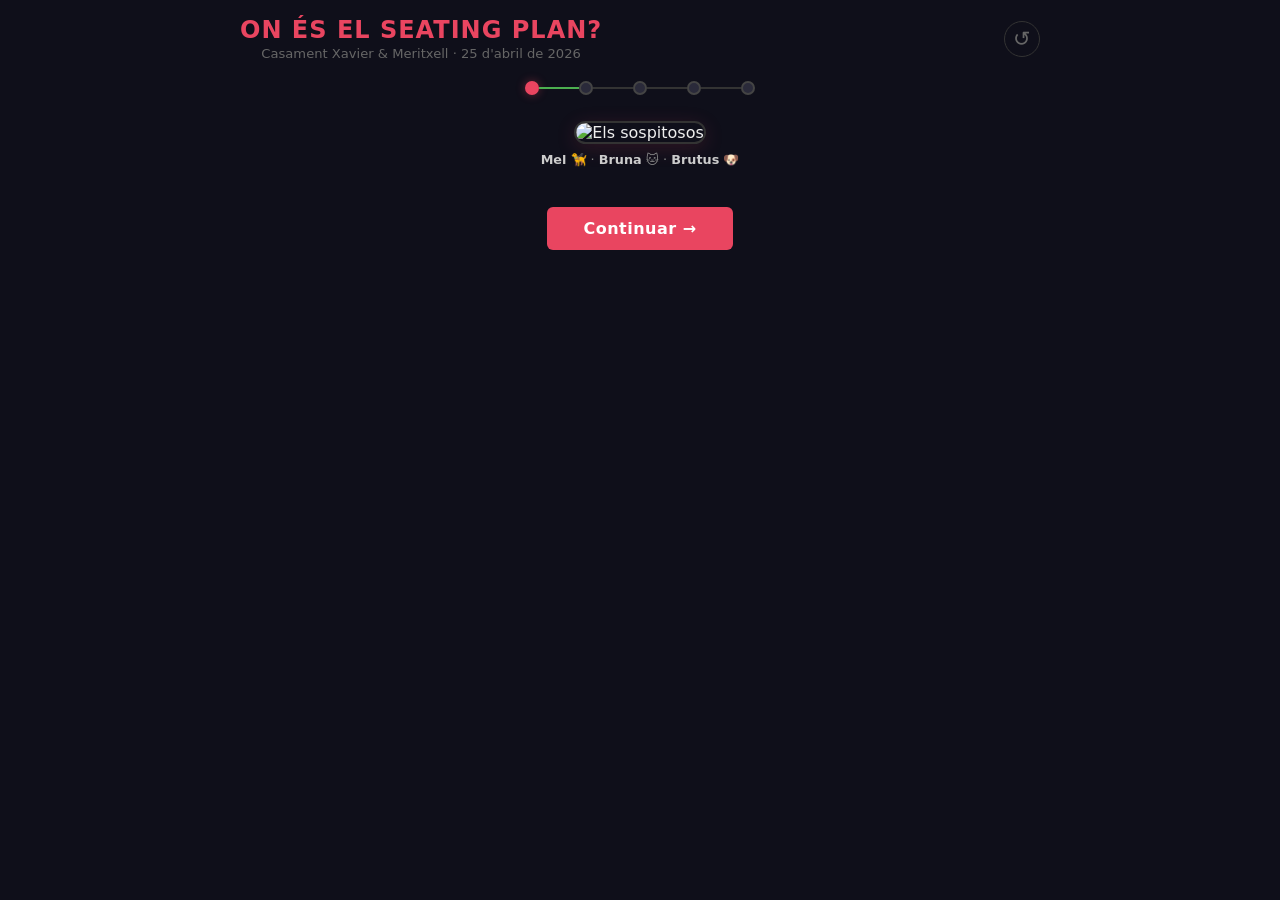
==== index.html @ af9b3062 "Add security camera photos" ====
<!DOCTYPE html>
<html lang="ca">
<head>
<meta charset="UTF-8">
<meta name="viewport" content="width=device-width, initial-scale=1.0, maximum-scale=1.0, user-scalable=no">
<title>On és el seating plan? — Casament Xavier & Meritxell</title>
<link rel="stylesheet" href="crossword-styles.css">
</head>
<body>

<div class="admin-banner">MODE ORGANITZADORS</div>

<!-- Custom Modal -->
<div class="modal-overlay" id="modal-overlay">
  <div class="modal-box">
    <p class="modal-text" id="modal-text"></p>
    <div class="modal-buttons">
      <button class="modal-btn secondary" id="modal-cancel">Encara no</button>
      <button class="modal-btn primary" id="modal-confirm">Endavant!</button>
    </div>
  </div>
</div>

<!-- Top bar: title + reset -->
<div class="top-bar">
  <div>
    <h1>ON ÉS EL SEATING PLAN?</h1>
    <p class="subtitle">Casament Xavier & Meritxell · 25 d'abril de 2026</p>
  </div>
  <button class="btn-reset" onclick="showResetModal()" title="Tornar a començar">↺</button>
</div>

<!-- Progress dots -->
<div class="progress-bar" id="progress-bar">
  <div class="progress-dot active" data-step="0"></div>
  <div class="progress-line"></div>
  <div class="progress-dot" data-step="1"></div>
  <div class="progress-line"></div>
  <div class="progress-dot" data-step="2"></div>
  <div class="progress-line"></div>
  <div class="progress-dot" data-step="3"></div>
  <div class="progress-line"></div>
  <div class="progress-dot" data-step="4"></div>
</div>

<!-- ============================================================ -->
<!-- SECCIÓ 1: ELS LLADRES                                         -->
<!-- ============================================================ -->
<section class="game-section" id="step-0">
  <div class="mascots">
    <!-- Placeholder: substituir per iframe YouTube quan hi hagi vídeo -->
    <!-- <iframe width="100%" height="315" src="https://www.youtube.com/embed/VIDEO_ID" frameborder="0" allowfullscreen></iframe> -->
    <img src="bruna-brutus-mel.png" alt="Els sospitosos" class="mascots-photo">
    <p class="mascots-caption"><b>Mel</b> 🦮 · <b>Bruna</b> 🐱 · <b>Brutus</b> 🐶</p>
  </div>

  <button class="btn-continue" onclick="goToStep(1)">Continuar →</button>
</section>

<!-- Admin separator -->
<hr class="admin-separator admin-only">

<!-- ============================================================ -->
<!-- SECCIÓ 2: MOTS ENCREUATS                                      -->
<!-- ============================================================ -->
<section class="game-section" id="step-1">
  <div class="section-header">
    <h2>Resoleu els mots encreuats</h2>
  </div>
  <p class="section-intro">Fixeu-vos bé en tots els detalls.</p>

  <div class="controls admin-only">
    <button class="btn" id="btn-toggle-solution" onclick="toggleSolution()">Veure com a jugador</button>
  </div>

  <div class="grid-wrapper">
    <div class="grid-container" id="crossword-grid"></div>
  </div>

  <div class="legend">
    <div class="legend-item"><div class="legend-swatch green"></div><span>Verd<span class="admin-only" style="display:inline"> (Mel) = 3</span></span></div>
    <div class="legend-item"><div class="legend-swatch blue"></div><span>Blau<span class="admin-only" style="display:inline"> (Bruna) = 9</span></span></div>
    <div class="legend-item"><div class="legend-swatch red"></div><span>Vermell<span class="admin-only" style="display:inline"> (Brutus) = 8</span></span></div>
  </div>

  <div class="clues-section" id="clues-container"></div>

  <button class="btn-continue" onclick="goToStep(2)">Continuar →</button>
</section>

<!-- Admin separator -->
<hr class="admin-separator admin-only">

<!-- ============================================================ -->
<!-- SECCIÓ 3: CÀMERES DE SEGURETAT                                -->
<!-- ============================================================ -->
<section class="game-section" id="step-2">
  <div class="section-header">
    <h2>Càmeres de seguretat</h2>
  </div>
  <p class="section-intro">Les càmeres del recinte han captat moviment sospitós la nit del 24 d'abril...</p>

  <div class="cameras-grid">
    <!-- UI order SHUFFLED — NO cronològic! -->
    <div class="camera-card">
      <img src="security-cam-0004.jpeg" alt="Càmera de seguretat" class="camera-img">
      <div class="camera-timestamp">24/04/2026 — 23:12</div>
    </div>
    <div class="camera-card">
      <img src="security-cam-0023.jpeg" alt="Càmera de seguretat" class="camera-img">
      <div class="camera-timestamp">24/04/2026 — 22:04</div>
    </div>
    <div class="camera-card">
      <img src="security-cam-0015.jpg" alt="Càmera de seguretat" class="camera-img">
      <div class="camera-timestamp">24/04/2026 — 22:37</div>
    </div>
    <div class="camera-card">
      <img src="security-cam-0019.jpeg" alt="Càmera de seguretat" class="camera-img">
      <div class="camera-timestamp">24/04/2026 — 22:51</div>
    </div>
  </div>

  <p class="admin-only" style="margin-top:12px; font-size:0.82em; color:#888; text-align:center;">
    ⚠️ ADMIN: Nit del 24/04/2026 (vigília del casament). Fotos SENSE ordre cronològic a la UI.<br><br>
    <b>Ordre cronològic → codi:</b><br>
    22:04 → petjades <span style="color:#ef5350">Brutus 🐶 (vermell)</span> = <b>8</b><br>
    22:37 → número <span style="color:#e9a945">5</span> visible a la foto = <b>5</b><br>
    22:51 → petjades <span style="color:#4caf50">Mel 🦮 (verd)</span> = <b>3</b><br>
    23:12 → petjades <span style="color:#42a5f5">Bruna 🐱 (blau)</span> = <b>9</b><br><br>
    <b>Codi final: 8 - 5 - 3 - 9</b><br><br>
    📸 PENDENT: Substituir placeholders per fotos reals amb petjades de cada mascota<br>
    i una foto on es vegi el número 5 (a la paret, terra, porta, etc.)
  </p>

  <button class="btn-continue" onclick="goToStep(3)">Continuar →</button>
</section>

<!-- Admin separator -->
<hr class="admin-separator admin-only">

<!-- ============================================================ -->
<!-- SECCIÓ 4: PISTA FINAL + INPUT CODI                            -->
<!-- ============================================================ -->
<section class="game-section" id="step-3">
  <div class="step-3-content" id="step-3-content">
    <div class="section-header">
      <h2>L'últim pas</h2>
    </div>

    <div class="camera-card camera-card-final">
      <div class="camera-img-placeholder camera-final">🔒📷</div>
      <div class="camera-timestamp">24/04/2026 — 23:55</div>
    </div>

    <div class="code-input-section" id="code-input-section">
      <p class="code-input-label">Introduïu el codi:</p>
      <div class="code-input-boxes">
        <input type="number" class="code-box" id="code-0" min="0" max="9" maxlength="1" inputmode="numeric" pattern="[0-9]*">
        <input type="number" class="code-box" id="code-1" min="0" max="9" maxlength="1" inputmode="numeric" pattern="[0-9]*">
        <input type="number" class="code-box" id="code-2" min="0" max="9" maxlength="1" inputmode="numeric" pattern="[0-9]*">
        <input type="number" class="code-box" id="code-3" min="0" max="9" maxlength="1" inputmode="numeric" pattern="[0-9]*">
      </div>
      <button class="btn-continue" id="btn-check-code" onclick="checkCode()">Obrir 🔓</button>
      <p class="code-attempts" id="code-attempts"></p>
      <p class="code-error" id="code-error"></p>
    </div>
  </div>

  <!-- Lockout screen -->
  <div class="lockout-screen" id="lockout-screen" style="display:none;">
    <div class="lockout-icon">🚨</div>
    <h2 class="lockout-title">Alarma activada!</h2>
    <p class="lockout-text">Heu superat els 3 intents permesos.<br>El sistema de seguretat s'ha activat i ha reiniciat totes les proves.</p>
    <button class="btn-continue" onclick="hardReset()">Tornar a començar</button>
  </div>

  <p class="admin-only" style="margin-top:12px; font-size:0.82em; color:#888; text-align:center;">
    ⚠️ ADMIN: Foto estil càmera de seguretat del lloc on s'amaga l'objecte amb el cadenat de 4 xifres (<b>8-5-3-9</b>).<br>
    📸 PENDENT: Fer la foto del lloc real i substituir el placeholder.
  </p>
</section>

<!-- Admin separator -->
<hr class="admin-separator admin-only">

<!-- ============================================================ -->
<!-- SECCIÓ 5: VICTORIA!                                            -->
<!-- ============================================================ -->
<section class="game-section" id="step-4">
  <div class="victory-screen">
    <div class="victory-icon">🎉</div>
    <h2 class="victory-title">Heu recuperat el seating plan!</h2>
    <p class="victory-subtitle" style="font-size:1.1em;">Aneu cap als nuvis i tots junts, a la de 3, crideu ben fort:</p>
    <div class="secret-word">CUQUIS</div>
    <p class="victory-footer">Gràcies per jugar! ❤️💍</p>
  </div>
</section>

<!-- Admin separator -->
<hr class="admin-separator admin-only">

<!-- ============================================================ -->
<!-- ADMIN-ONLY: Detalls del codi                                  -->
<!-- ============================================================ -->
<div class="org-section admin-only">
  <h3>CODI SECRET (4 XIFRES)</h3>
  <p style="font-size:0.82em; color:#888; margin-bottom:8px;">
    3 xifres surten dels mots encreuats (colors). La 4a xifra (5) es veu directament a una foto de les càmeres.<br>
    L'ordre el determina l'hora de cada càmera (cronològic).
  </p>
  <div class="code-digits">
    <div class="code-digit red">8</div>
    <div class="code-digit mystery">5</div>
    <div class="code-digit green">3</div>
    <div class="code-digit blue">9</div>
  </div>
  <div class="org-detail">
    <b>1a xifra — VERMELL (Brutus, 🐶 5 mesos):</b> caselles vermelles mostren lletres <b>V, U, I, T</b><br>
    &nbsp;&nbsp;Desendreçat: els jugadors veuran les 4 lletres repartides per la graella i han de deduir que formen <b>VUIT = 8</b><br>
    &nbsp;&nbsp;<span style="color:#666">V de LLUVIA · U de TURISTAS · I de MIGUEL · T de ORXATA</span><br><br>

    <b>2a xifra — CÀMERA:</b> El número <b>5</b> es veu directament a la foto de les 22:37.<br>
    &nbsp;&nbsp;Ha de ser visible a la foto: número a la paret, porta, terra, etc.<br><br>

    <b>3a xifra — VERD (Mel, 🦮 11 anys):</b> caselles verdes mostren lletres <b>T, R, E, S</b><br>
    &nbsp;&nbsp;Desendreçat: han de deduir que formen <b>TRES = 3</b><br>
    &nbsp;&nbsp;<span style="color:#666">T de FRAKTAL · R de RECAREDO · E de PAYMENTS · S de MASELLA</span><br><br>

    <b>4a xifra — BLAU (Bruna, 🐱 17 anys):</b> caselles blaves mostren lletres <b>N, O, U</b><br>
    &nbsp;&nbsp;Desendreçat: han de deduir que formen <b>NOU = 9</b><br>
    &nbsp;&nbsp;<span style="color:#666">N de AMAZON∩VALENCIA · O de BARRANQUILLO∩MOJITO · U de CAZUELITA∩GUIX</span>
  </div>
</div>

<div class="org-section admin-only">
  <h3>DISTRIBUCIÓ DE CASELLES DE COLOR</h3>
  <div class="org-detail">
    Cada casella de color pertany a una paraula diferent (cap paraula té 2+ caselles de color).<br>
    Total: 4 verdes + 3 blaves + 4 vermelles = 11 caselles de color entre 23 paraules.<br>
    En mode organitzador les caselles de color es mostren pre-omplertes per facilitar la revisió.
  </div>
</div>

<div class="org-section admin-only">
  <h3>HINTS DE LA GRAELLA</h3>
  <div class="org-detail">
    Dificultat fixada al 70% (30% de lletres visibles, seed 2026, determinístic).<br>
    Regles: màx 2 lletres per paraula (màx 1 si paraula ≤ 5 lletres). Caselles de color mai pre-omplertes.<br>
    Mateixa distribució sempre — no canvia entre càrregues.
  </div>
</div>

<script src="crossword-data.js"></script>
<script src="crossword-render.js"></script>
<script>
  const STORAGE_KEY_STEP = "escaperoom-maxstep";
  const STORAGE_KEY_ATTEMPTS = "escaperoom-attempts";
  const TOTAL_STEPS = 5;
  const SECRET_CODE = [8, 5, 3, 9];
  const MAX_ATTEMPTS = 3;

  // Confirmation messages when advancing sections
  const STEP_CONFIRM_MESSAGES = {
    1: "Ja heu vist el vídeo que us han deixat els sospitosos?",
    2: "Heu acabat els mots encreuats i sabeu què amaguen les caselles de color?",
    3: "Us heu fixat bé en tots els detalls de les càmeres? Ja sabeu què mostren?",
  };

  // Messages shown between failed code attempts
  const FAIL_HINT_MESSAGES = [
    "Codi incorrecte! Segur que heu revisat bé les caselles de color i les càmeres de seguretat?",
    "Codi incorrecte! Últim intent... Potser hauríeu de tornar a repassar les pistes anteriors.",
  ];

  // --- Custom Modal ---
  const modalOverlay = document.getElementById("modal-overlay");
  const modalText = document.getElementById("modal-text");
  const modalConfirm = document.getElementById("modal-confirm");
  const modalCancel = document.getElementById("modal-cancel");

  function showModal(text, confirmLabel, cancelLabel) {
    return new Promise(resolve => {
      modalText.textContent = text;
      modalConfirm.textContent = confirmLabel || "Endavant!";
      modalCancel.textContent = cancelLabel || "Encara no";
      modalCancel.style.display = cancelLabel === null ? "none" : "inline-block";
      modalOverlay.classList.add("visible");

      function cleanup() {
        modalOverlay.classList.remove("visible");
        modalConfirm.removeEventListener("click", onConfirm);
        modalCancel.removeEventListener("click", onCancel);
      }
      function onConfirm() { cleanup(); resolve(true); }
      function onCancel() { cleanup(); resolve(false); }

      modalConfirm.addEventListener("click", onConfirm);
      modalCancel.addEventListener("click", onCancel);
    });
  }

  // Detect admin mode via ?secret=cuqui
  const params = new URLSearchParams(window.location.search);
  const isAdmin = params.get("secret") === "cuquis";
  if (isAdmin) {
    document.body.classList.add("admin-mode");
    try {
      localStorage.removeItem(STORAGE_KEY_STEP);
      localStorage.removeItem(STORAGE_KEY_ATTEMPTS);
    } catch(e) {}
  }

  // --- Navigation ---
  let maxStep = 0;
  let viewStep = 0;
  let attempts = 0;
  try {
    const savedStep = parseInt(localStorage.getItem(STORAGE_KEY_STEP));
    if (!isNaN(savedStep) && savedStep >= 0 && savedStep < TOTAL_STEPS) maxStep = savedStep;
    const savedAttempts = parseInt(localStorage.getItem(STORAGE_KEY_ATTEMPTS));
    if (!isNaN(savedAttempts)) attempts = savedAttempts;
  } catch(e) {}
  viewStep = maxStep;

  function updateUI() {
    if (isAdmin) {
      document.getElementById("progress-bar").style.display = "none";
      for (let i = 0; i < TOTAL_STEPS; i++) {
        const el = document.getElementById(`step-${i}`);
        if (el) el.classList.add("section-active");
      }
      document.querySelectorAll(".btn-continue").forEach(b => b.style.display = "none");
      document.getElementById("code-input-section").style.display = "none";
      document.getElementById("lockout-screen").style.display = "none";
      reRender();
      return;
    }

    for (let i = 0; i < TOTAL_STEPS; i++) {
      const el = document.getElementById(`step-${i}`);
      if (el) el.classList.toggle("section-active", i === viewStep);
    }

    document.querySelectorAll(".progress-dot").forEach(dot => {
      const s = parseInt(dot.dataset.step);
      dot.classList.toggle("active", s === viewStep);
      dot.classList.toggle("done", s <= maxStep && s !== viewStep);
      dot.classList.toggle("clickable", s <= maxStep && s !== viewStep);
    });
    document.querySelectorAll(".progress-line").forEach((line, idx) => {
      line.classList.toggle("done", idx < maxStep + 1);
    });

    if (viewStep === 1) reRender();

    const isLockout = viewStep === 3 && attempts >= MAX_ATTEMPTS;

    document.querySelector(".btn-reset").style.display = isLockout ? "none" : "";
    document.getElementById("progress-bar").style.display = (viewStep === 4 || isLockout) ? "none" : "flex";

    // Show remaining attempts
    const attemptsEl = document.getElementById("code-attempts");
    if (attemptsEl && viewStep === 3 && attempts > 0 && attempts < MAX_ATTEMPTS) {
      const remaining = MAX_ATTEMPTS - attempts;
      attemptsEl.textContent = `Intents restants: ${remaining}`;
      attemptsEl.className = remaining === 1 ? "code-attempts warning" : "code-attempts";
    } else if (attemptsEl) {
      attemptsEl.textContent = "";
    }

    // Show lockout if attempts exhausted
    if (isLockout) {
      document.getElementById("step-3-content").style.display = "none";
      document.getElementById("lockout-screen").style.display = "block";
    }
  }

  async function goToStep(step) {
    if (step < 0 || step >= TOTAL_STEPS) return;

    // Player mode: custom modal before advancing to a NEW step
    if (!isAdmin && step > maxStep && STEP_CONFIRM_MESSAGES[step]) {
      const ok = await showModal(STEP_CONFIRM_MESSAGES[step]);
      if (!ok) return;
    }

    if (step > maxStep) {
      maxStep = step;
      try { localStorage.setItem(STORAGE_KEY_STEP, maxStep); } catch(e) {}
    }
    viewStep = step;
    updateUI();
    window.scrollTo({ top: 0, behavior: "smooth" });
  }

  document.querySelectorAll(".progress-dot").forEach(dot => {
    dot.addEventListener("click", () => {
      if (attempts >= MAX_ATTEMPTS) return;
      const s = parseInt(dot.dataset.step);
      if (s <= maxStep) {
        viewStep = s;
        updateUI();
        window.scrollTo({ top: 0, behavior: "smooth" });
      }
    });
  });

  function hardReset() {
    try {
      localStorage.removeItem(STORAGE_KEY_STEP);
      localStorage.removeItem(STORAGE_KEY_ATTEMPTS);
    } catch(e) {}
    location.reload();
  }

  async function showResetModal() {
    const ok = await showModal("Segur que voleu tornar a començar?", "Sí, reiniciar", "Cancel·lar");
    if (ok) hardReset();
  }

  // --- Code input ---
  const codeBoxes = [0,1,2,3].map(i => document.getElementById(`code-${i}`));

  codeBoxes.forEach((box, idx) => {
    box.addEventListener("input", () => {
      const val = box.value.replace(/[^0-9]/g, "");
      box.value = val.slice(-1);
      if (val && idx < 3) codeBoxes[idx + 1].focus();
    });
    box.addEventListener("keydown", (e) => {
      if (e.key === "Backspace" && !box.value && idx > 0) {
        codeBoxes[idx - 1].focus();
      }
      if (e.key === "Enter") checkCode();
    });
  });

  function checkCode() {
    const entered = codeBoxes.map(b => parseInt(b.value));
    const errorEl = document.getElementById("code-error");

    if (entered.some(isNaN)) {
      errorEl.textContent = "Introduïu les 4 xifres!";
      errorEl.className = "code-error error";
      return;
    }

    if (entered.every((v, i) => v === SECRET_CODE[i])) {
      errorEl.textContent = "";
      attempts = 0;
      try { localStorage.removeItem(STORAGE_KEY_ATTEMPTS); } catch(e) {}
      goToStep(4);
    } else {
      attempts++;
      try { localStorage.setItem(STORAGE_KEY_ATTEMPTS, attempts); } catch(e) {}

      if (attempts >= MAX_ATTEMPTS) {
        updateUI();
      } else {
        const msg = FAIL_HINT_MESSAGES[attempts - 1] || "Codi incorrecte!";
        errorEl.textContent = msg;
        errorEl.className = attempts === MAX_ATTEMPTS - 1 ? "code-error error shake warning" : "code-error error shake";
        setTimeout(() => errorEl.classList.remove("shake"), 500);
        codeBoxes.forEach(b => b.value = "");
        codeBoxes[0].focus();
        updateUI();
      }
    }
  }

  // --- Crossword ---
  let showFull = isAdmin;

  function reRender() {
    renderGrid("crossword-grid", {
      showLetters: showFull,
      showNumbers: true,
      showColorLetters: showFull && isAdmin,
    });
    renderClues("clues-container", showFull && isAdmin);

    const toggleBtn = document.getElementById("btn-toggle-solution");
    if (toggleBtn) {
      toggleBtn.textContent = showFull ? "Veure com a jugador" : "Veure solució";
    }
  }

  function toggleSolution() {
    showFull = !showFull;
    reRender();
  }

  // Fix admin-only inline spans
  if (!isAdmin) {
    document.querySelectorAll('.admin-only[style*="inline"]').forEach(el => {
      el.style.display = "none";
    });
  }

  // Init
  updateUI();
</script>

</body>
</html>
---- crossword-styles.css ----
/* crossword-styles.css — v5 */
* { margin: 0; padding: 0; box-sizing: border-box; }

body {
  font-family: 'Segoe UI', system-ui, -apple-system, sans-serif;
  background: #0f0f1a;
  color: #eee;
  padding: 16px;
  display: flex;
  flex-direction: column;
  align-items: center;
  min-height: 100vh;
}

h1 {
  margin-bottom: 2px;
  font-size: 1.4em;
  color: #e94560;
  text-align: center;
  letter-spacing: 1px;
}
.subtitle {
  font-size: 0.82em;
  color: #666;
  text-align: center;
}

/* ---- TOP BAR ---- */
.top-bar {
  width: 100%;
  max-width: 800px;
  display: flex;
  justify-content: space-between;
  align-items: center;
  margin-bottom: 10px;
}
.btn-reset {
  background: none;
  border: 1px solid #333;
  color: #666;
  font-size: 1.3em;
  width: 36px;
  height: 36px;
  border-radius: 50%;
  cursor: pointer;
  transition: all 0.2s;
  flex-shrink: 0;
}
.btn-reset:hover, .btn-reset:active {
  border-color: #e94560;
  color: #e94560;
}

/* ---- PROGRESS BAR ---- */
.progress-bar {
  display: flex;
  align-items: center;
  gap: 0;
  margin: 10px 0 16px;
}
.progress-dot {
  width: 14px;
  height: 14px;
  border-radius: 50%;
  background: #2a2a3a;
  border: 2px solid #444;
  transition: all 0.3s;
  flex-shrink: 0;
}
.progress-dot.active {
  background: #e94560;
  border-color: #e94560;
  box-shadow: 0 0 10px rgba(233,69,96,0.4);
}
.progress-dot.done {
  background: #4caf50;
  border-color: #4caf50;
}
.progress-dot.clickable {
  cursor: pointer;
}
.progress-dot.clickable:hover {
  box-shadow: 0 0 10px rgba(76,175,80,0.5);
  transform: scale(1.2);
}
.progress-line {
  width: 30px;
  height: 2px;
  background: #333;
  transition: background 0.3s;
}
.progress-line.done {
  background: #4caf50;
}

/* ---- GAME SECTIONS (navigation) ---- */
.game-section {
  display: none;
  width: 100%;
  max-width: 800px;
  flex-direction: column;
  align-items: center;
  animation: fadeIn 0.4s ease-in;
}
.game-section.section-active {
  display: flex;
}
@keyframes fadeIn {
  from { opacity: 0; transform: translateY(15px); }
  to { opacity: 1; transform: translateY(0); }
}

/* ---- CONTINUE BUTTON ---- */
.btn-continue {
  margin-top: 25px;
  padding: 12px 36px;
  background: #e94560;
  border: none;
  color: white;
  border-radius: 6px;
  cursor: pointer;
  font-family: inherit;
  font-size: 1em;
  font-weight: 600;
  letter-spacing: 0.5px;
  transition: background 0.2s, transform 0.1s;
  -webkit-tap-highlight-color: transparent;
}
.btn-continue:hover, .btn-continue:active {
  background: #c73650;
}

/* ---- SECTION HEADER ---- */
.section-header {
  display: flex;
  align-items: center;
  gap: 12px;
  margin-bottom: 10px;
}
.section-header h2 {
  color: #eee;
  font-size: 1.15em;
  letter-spacing: 0.5px;
  text-align: center;
}
.section-intro {
  font-size: 0.85em;
  color: #777;
  text-align: center;
  max-width: 600px;
  margin-bottom: 15px;
  line-height: 1.5;
  padding: 0 10px;
}

/* ---- MASCOTS PHOTO ---- */
.mascots {
  margin: 10px 0 15px;
  text-align: center;
}
.mascots-photo {
  max-width: 340px;
  width: 100%;
  border-radius: 12px;
  border: 2px solid #333;
  box-shadow: 0 4px 20px rgba(233,69,96,0.15);
}
.mascots-caption {
  font-size: 0.8em;
  color: #888;
  margin-top: 8px;
}
.mascots-caption b { color: #ccc; }

/* ---- ADMIN SEPARATOR ---- */
.admin-separator {
  width: 100%;
  max-width: 800px;
  border: none;
  border-top: 2px dashed #333;
  margin: 30px 0;
}

/* ---- SCRAMBLED EXAMPLE ---- */
.scrambled-example {
  color: #e94560;
  font-family: 'Courier New', monospace;
  letter-spacing: 2px;
}

/* Admin banner */
.admin-banner {
  display: none;
  background: #e94560;
  color: #fff;
  padding: 6px 18px;
  border-radius: 4px;
  font-size: 0.8em;
  font-weight: 700;
  letter-spacing: 1px;
  margin-bottom: 12px;
}
body.admin-mode .admin-banner { display: block; }
body.admin-mode .admin-only { display: block; }
body.admin-mode .game-section { display: flex !important; }
body:not(.admin-mode) .admin-only { display: none; }

/* ---- GRID ---- */
.grid-wrapper {
  overflow-x: auto;
  -webkit-overflow-scrolling: touch;
  max-width: 100vw;
  padding: 10px 0;
}
.grid-container {
  display: inline-block;
  border: 2px solid #333;
  background: #0a0a12;
  padding: 1px;
}
.row { display: flex; }
.cell {
  width: 26px;
  height: 26px;
  display: flex;
  align-items: center;
  justify-content: center;
  font-size: 11px;
  font-weight: 700;
  font-family: 'Courier New', monospace;
  border: 1px solid transparent;
  color: #fff;
  position: relative;
  user-select: none;
}
.cell.empty { background: transparent; }
.cell.filled {
  background: #1e1e30;
  border-color: #3a3a55;
}
.cell.color-green {
  background: #14401a;
  border: 2px solid #4caf50;
  box-shadow: 0 0 4px rgba(76,175,80,0.3);
}
.cell.color-blue {
  background: #0c2d5e;
  border: 2px solid #42a5f5;
  box-shadow: 0 0 4px rgba(66,165,245,0.3);
}
.cell.color-red {
  background: #4a1010;
  border: 2px solid #ef5350;
  box-shadow: 0 0 4px rgba(239,83,80,0.3);
}
.cell .clue-num {
  position: absolute;
  top: 0px;
  left: 1px;
  font-size: 6px;
  color: #888;
  font-weight: 400;
  font-family: 'Segoe UI', sans-serif;
}
.cell.hint-letter { color: #666; }

/* ---- LEGEND ---- */
.legend {
  margin-top: 14px;
  display: flex;
  gap: 16px;
  font-size: 0.82em;
  flex-wrap: wrap;
  justify-content: center;
}
.legend-item {
  display: flex;
  align-items: center;
  gap: 6px;
}
.legend-swatch {
  width: 16px;
  height: 16px;
  border-radius: 3px;
  border: 2px solid;
}
.legend-swatch.green { background: #14401a; border-color: #4caf50; }
.legend-swatch.blue  { background: #0c2d5e; border-color: #42a5f5; }
.legend-swatch.red   { background: #4a1010; border-color: #ef5350; }

/* ---- CONTROLS ---- */
.controls {
  margin: 15px 0;
  display: flex;
  gap: 12px;
  align-items: center;
  flex-wrap: wrap;
  justify-content: center;
}
.controls label {
  font-size: 0.85em;
  color: #aaa;
}
.btn {
  padding: 6px 14px;
  background: #e94560;
  border: none;
  color: white;
  border-radius: 4px;
  cursor: pointer;
  font-family: inherit;
  font-size: 0.85em;
  -webkit-tap-highlight-color: transparent;
}
.btn:hover, .btn:active { background: #c73650; }
.btn.secondary { background: #333; }
.btn.secondary:hover, .btn.secondary:active { background: #555; }

/* ---- CLUES ---- */
.clues-section {
  margin-top: 20px;
  width: 100%;
  max-width: 750px;
  padding: 0 5px;
}
.clues-section h3 {
  color: #e94560;
  margin: 15px 0 8px 0;
  font-size: 1em;
  border-bottom: 1px solid #333;
  padding-bottom: 4px;
}
.clue-list {
  list-style: none;
  padding: 0;
}
.clue-list li {
  padding: 5px 0;
  font-size: 0.84em;
  color: #ccc;
  line-height: 1.45;
}
.clue-list .clue-num-label {
  color: #fff;
  font-weight: 700;
  margin-right: 5px;
  min-width: 24px;
  display: inline-block;
}
.clue-list .clue-answer {
  color: #e94560;
  font-weight: 700;
  margin-left: 6px;
  font-family: 'Courier New', monospace;
}

/* ---- HINT BUTTON (magnifying glass) ---- */
.hint-btn {
  background: none;
  border: 1px solid #444;
  border-radius: 4px;
  cursor: pointer;
  font-size: 0.82em;
  margin-left: 6px;
  padding: 2px 6px;
  vertical-align: middle;
  transition: border-color 0.2s, background 0.2s;
  -webkit-tap-highlight-color: transparent;
}
.hint-btn:hover, .hint-btn:active {
  border-color: #e94560;
  background: rgba(233,69,96,0.1);
}
.hint-text {
  display: none;
  margin-left: 5px;
  font-size: 0.85em;
  color: #e9a945;
  font-style: italic;
}
.hint-text.hint-visible {
  display: inline;
}

/* ---- CAMERAS (Section 3) ---- */
.cameras-grid {
  display: flex;
  flex-direction: column;
  gap: 12px;
  margin-top: 10px;
  max-width: 320px;
  width: 100%;
}
.camera-card {
  background: #111;
  border: 1px solid #2a2a3a;
  border-radius: 8px;
  overflow: hidden;
  position: relative;
}
.camera-img {
  width: 100%;
  display: block;
}
.camera-img-placeholder {
  width: 100%;
  aspect-ratio: 16/9;
  background: #0a0a12;
  display: flex;
  align-items: center;
  justify-content: center;
  font-size: 2em;
  color: #333;
}
.camera-img-placeholder.camera-number {
  font-size: 3em;
  font-weight: 800;
  color: #555;
  font-family: 'Courier New', monospace;
}
.camera-img-placeholder.camera-final {
  font-size: 2.5em;
  color: #444;
}
.camera-timestamp {
  position: absolute;
  bottom: 6px;
  right: 8px;
  font-family: 'Courier New', monospace;
  font-size: 0.65em;
  color: #c00;
  background: rgba(0,0,0,0.7);
  padding: 2px 6px;
  border-radius: 3px;
  letter-spacing: 0.5px;
}
.camera-card-final {
  max-width: 320px;
  width: 100%;
}

/* Step 3 content wrapper */
.step-3-content {
  display: flex;
  flex-direction: column;
  align-items: center;
  width: 100%;
}

/* ---- CODE INPUT (Section 4) ---- */
.code-input-section {
  margin-top: 25px;
  text-align: center;
}
.code-input-label {
  font-size: 0.9em;
  color: #999;
  margin-bottom: 12px;
}
.code-input-boxes {
  display: flex;
  gap: 10px;
  justify-content: center;
  margin-bottom: 15px;
}
.code-box {
  width: 50px;
  height: 60px;
  background: #181828;
  border: 2px solid #444;
  border-radius: 8px;
  color: #fff;
  font-size: 26px;
  font-weight: 700;
  font-family: 'Courier New', monospace;
  text-align: center;
  outline: none;
  transition: border-color 0.2s;
  -moz-appearance: textfield;
}
.code-box::-webkit-outer-spin-button,
.code-box::-webkit-inner-spin-button {
  -webkit-appearance: none;
  margin: 0;
}
.code-box:focus {
  border-color: #e94560;
  box-shadow: 0 0 10px rgba(233,69,96,0.3);
}
.code-error {
  font-size: 0.82em;
  min-height: 1.2em;
  margin-top: 8px;
  padding: 0 10px;
  line-height: 1.4;
}
.code-error.error {
  color: #ef5350;
}
.code-error.warning {
  color: #ef5350;
  font-weight: 700;
}
@keyframes shake {
  0%, 100% { transform: translateX(0); }
  20%, 60% { transform: translateX(-6px); }
  40%, 80% { transform: translateX(6px); }
}
.code-error.shake {
  animation: shake 0.4s ease;
}

/* ---- VICTORY SCREEN (Section 5) ---- */
.victory-screen {
  text-align: center;
  padding: 30px 15px;
}
.victory-icon {
  font-size: 3.5em;
  margin-bottom: 12px;
}
.victory-title {
  color: #4caf50;
  font-size: 1.3em;
  margin-bottom: 12px;
}
.victory-subtitle {
  color: #999;
  font-size: 0.9em;
  margin-bottom: 20px;
}
.secret-word {
  display: inline-block;
  padding: 12px 30px;
  background: #181828;
  border: 3px solid #e9a945;
  border-radius: 12px;
  color: #e9a945;
  font-size: 2.2em;
  font-weight: 800;
  font-family: 'Courier New', monospace;
  letter-spacing: 6px;
  box-shadow: 0 0 20px rgba(233,169,69,0.2);
}
.victory-footer {
  color: #666;
  font-size: 0.85em;
  margin-top: 20px;
}

/* ---- LOCKOUT SCREEN ---- */
.lockout-screen {
  text-align: center;
  padding: 30px 15px;
}
.lockout-icon {
  font-size: 3.5em;
  margin-bottom: 15px;
}
.lockout-title {
  color: #ef5350;
  font-size: 1.3em;
  margin-bottom: 12px;
}
.lockout-text {
  color: #999;
  font-size: 0.9em;
  line-height: 1.6;
  margin-bottom: 25px;
}

/* ---- CODE ATTEMPTS ---- */
.code-attempts {
  font-size: 0.82em;
  color: #888;
  margin-top: 6px;
  min-height: 1.2em;
}
.code-attempts.warning {
  color: #ef5350;
  font-weight: 700;
}

/* ---- CUSTOM MODAL ---- */
.modal-overlay {
  display: none;
  position: fixed;
  inset: 0;
  background: rgba(0,0,0,0.7);
  z-index: 1000;
  justify-content: center;
  align-items: center;
  padding: 20px;
  -webkit-backdrop-filter: blur(4px);
  backdrop-filter: blur(4px);
}
.modal-overlay.visible {
  display: flex;
}
.modal-box {
  background: #1a1a2e;
  border: 1px solid #333;
  border-radius: 12px;
  padding: 25px 20px;
  max-width: 340px;
  width: 100%;
  text-align: center;
  animation: modalIn 0.25s ease;
}
@keyframes modalIn {
  from { opacity: 0; transform: scale(0.9); }
  to { opacity: 1; transform: scale(1); }
}
.modal-text {
  font-size: 0.95em;
  color: #ccc;
  line-height: 1.5;
  margin-bottom: 20px;
}
.modal-buttons {
  display: flex;
  gap: 10px;
  justify-content: center;
}
.modal-btn {
  padding: 10px 22px;
  border: none;
  border-radius: 6px;
  cursor: pointer;
  font-family: inherit;
  font-size: 0.9em;
  font-weight: 600;
  -webkit-tap-highlight-color: transparent;
  transition: background 0.2s;
}
.modal-btn.primary {
  background: #e94560;
  color: white;
}
.modal-btn.primary:active { background: #c73650; }
.modal-btn.secondary {
  background: #333;
  color: #ccc;
}
.modal-btn.secondary:active { background: #555; }

/* ---- ORGANIZER SECTIONS ---- */
.org-section {
  margin-top: 25px;
  padding: 15px 15px;
  background: #181828;
  border: 1px solid #333;
  border-radius: 8px;
  max-width: 700px;
  width: 100%;
}
.org-section h3 {
  color: #e94560;
  margin-bottom: 10px;
  font-size: 0.95em;
}
.code-digits {
  display: flex;
  justify-content: center;
  gap: 10px;
  margin: 12px 0;
}
.code-digit {
  width: 48px;
  height: 58px;
  display: flex;
  align-items: center;
  justify-content: center;
  font-size: 26px;
  font-weight: 700;
  border-radius: 8px;
  color: #fff;
  font-family: 'Courier New', monospace;
}
.code-digit.green { background: #14401a; border: 3px solid #4caf50; }
.code-digit.blue  { background: #0c2d5e; border: 3px solid #42a5f5; }
.code-digit.red   { background: #4a1010; border: 3px solid #ef5350; }
.code-digit.mystery { background: #3a3020; border: 3px solid #e9a945; }
.org-detail {
  font-size: 0.78em;
  color: #999;
  line-height: 1.7;
  margin-top: 8px;
}
.org-detail b { color: #ddd; }

/* ---- DESKTOP (wider screens) ---- */
@media (min-width: 768px) {
  .cell {
    width: 30px;
    height: 30px;
    font-size: 13px;
  }
  .cell .clue-num {
    font-size: 7px;
    top: 1px;
    left: 2px;
  }
  .cameras-grid {
    display: grid;
    grid-template-columns: repeat(2, 1fr);
    max-width: 500px;
  }
  .camera-timestamp {
    font-size: 0.7em;
  }
  .progress-line {
    width: 40px;
  }
  h1 { font-size: 1.5em; }
  .clue-list li { font-size: 0.88em; }
}

/* ---- PRINT ---- */
@media print {
  body { background: white; color: black; }
  .cell.filled { background: white; border-color: #000; }
  .cell.empty { background: white; }
  .cell.color-green { background: #d4edda; border-color: #28a745; }
  .cell.color-blue { background: #d1ecf1; border-color: #17a2b8; }
  .cell.color-red { background: #f8d7da; border-color: #dc3545; }
  .controls, .btn, .org-section, .admin-banner, .progress-bar, .btn-reset, .btn-continue, .modal-overlay { display: none !important; }
  .game-section { display: flex !important; }
  .clue-list li { color: #333; }
  .clue-list .clue-num-label { color: #000; }
}
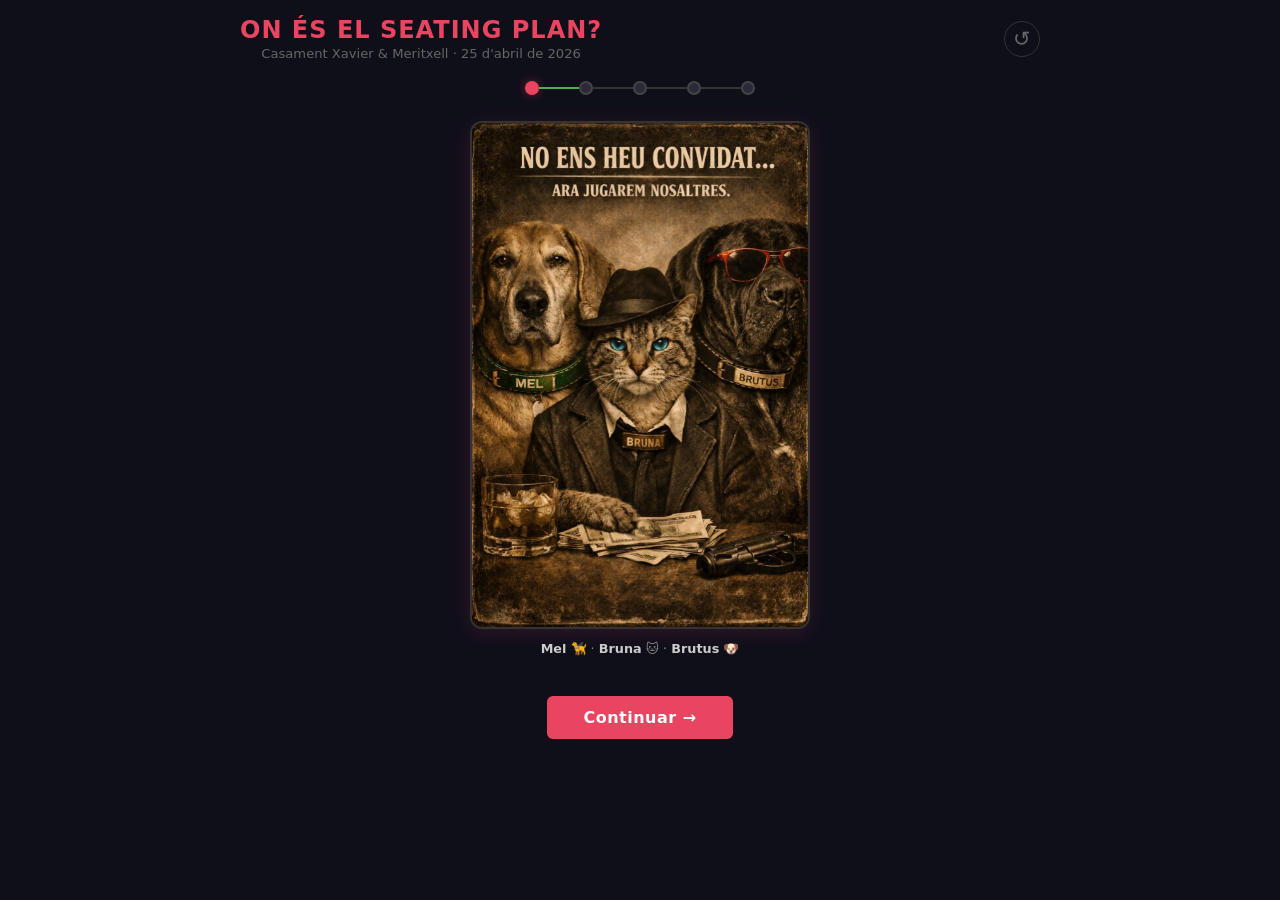
==== commit 8a8cd121: "Restructure project, optimize images, remove timestamps, update texts" ====
--- a/index.html
+++ b/index.html
@@ -4,7 +4,7 @@
 <meta charset="UTF-8">
 <meta name="viewport" content="width=device-width, initial-scale=1.0, maximum-scale=1.0, user-scalable=no">
 <title>On és el seating plan? — Casament Xavier & Meritxell</title>
-<link rel="stylesheet" href="crossword-styles.css">
+<link rel="stylesheet" href="css/styles.css">
 </head>
 <body>
 
@@ -50,7 +50,7 @@
   <div class="mascots">
     <!-- Placeholder: substituir per iframe YouTube quan hi hagi vídeo -->
     <!-- <iframe width="100%" height="315" src="https://www.youtube.com/embed/VIDEO_ID" frameborder="0" allowfullscreen></iframe> -->
-    <img src="bruna-brutus-mel.png" alt="Els sospitosos" class="mascots-photo">
+    <img src="img/mascotes.jpg" alt="Els sospitosos" class="mascots-photo">
     <p class="mascots-caption"><b>Mel</b> 🦮 · <b>Bruna</b> 🐱 · <b>Brutus</b> 🐶</p>
   </div>
 
@@ -103,20 +103,16 @@
   <div class="cameras-grid">
     <!-- UI order SHUFFLED — NO cronològic! -->
     <div class="camera-card">
-      <img src="security-cam-0004.jpeg" alt="Càmera de seguretat" class="camera-img">
-      <div class="camera-timestamp">24/04/2026 — 23:12</div>
+      <img src="img/cam-bruna.jpg" alt="Càmera de seguretat" class="camera-img">
     </div>
     <div class="camera-card">
-      <img src="security-cam-0023.jpeg" alt="Càmera de seguretat" class="camera-img">
-      <div class="camera-timestamp">24/04/2026 — 22:04</div>
+      <img src="img/cam-brutus.jpg" alt="Càmera de seguretat" class="camera-img">
     </div>
     <div class="camera-card">
-      <img src="security-cam-0015.jpg" alt="Càmera de seguretat" class="camera-img">
-      <div class="camera-timestamp">24/04/2026 — 22:37</div>
+      <img src="img/cam-numero5.jpg" alt="Càmera de seguretat" class="camera-img">
     </div>
     <div class="camera-card">
-      <img src="security-cam-0019.jpeg" alt="Càmera de seguretat" class="camera-img">
-      <div class="camera-timestamp">24/04/2026 — 22:51</div>
+      <img src="img/cam-mel.jpg" alt="Càmera de seguretat" class="camera-img">
     </div>
   </div>
 
@@ -189,7 +185,7 @@
 <section class="game-section" id="step-4">
   <div class="victory-screen">
     <div class="victory-icon">🎉</div>
-    <h2 class="victory-title">Heu recuperat el seating plan!</h2>
+    <h2 class="victory-title">Esteu a punt de recuperar el seating plan!!</h2>
     <p class="victory-subtitle" style="font-size:1.1em;">Aneu cap als nuvis i tots junts, a la de 3, crideu ben fort:</p>
     <div class="secret-word">CUQUIS</div>
     <p class="victory-footer">Gràcies per jugar! ❤️💍</p>
@@ -250,8 +246,8 @@
   </div>
 </div>
 
-<script src="crossword-data.js"></script>
-<script src="crossword-render.js"></script>
+<script src="js/data.js"></script>
+<script src="js/render.js"></script>
 <script>
   const STORAGE_KEY_STEP = "escaperoom-maxstep";
   const STORAGE_KEY_ATTEMPTS = "escaperoom-attempts";
--- a/css/styles.css
+++ b/css/styles.css
@@ -0,0 +1,731 @@
+/* crossword-styles.css — v5 */
+* { margin: 0; padding: 0; box-sizing: border-box; }
+
+body {
+  font-family: 'Segoe UI', system-ui, -apple-system, sans-serif;
+  background: #0f0f1a;
+  color: #eee;
+  padding: 16px;
+  display: flex;
+  flex-direction: column;
+  align-items: center;
+  min-height: 100vh;
+}
+
+h1 {
+  margin-bottom: 2px;
+  font-size: 1.4em;
+  color: #e94560;
+  text-align: center;
+  letter-spacing: 1px;
+}
+.subtitle {
+  font-size: 0.82em;
+  color: #666;
+  text-align: center;
+}
+
+/* ---- TOP BAR ---- */
+.top-bar {
+  width: 100%;
+  max-width: 800px;
+  display: flex;
+  justify-content: space-between;
+  align-items: center;
+  margin-bottom: 10px;
+}
+.btn-reset {
+  background: none;
+  border: 1px solid #333;
+  color: #666;
+  font-size: 1.3em;
+  width: 36px;
+  height: 36px;
+  border-radius: 50%;
+  cursor: pointer;
+  transition: all 0.2s;
+  flex-shrink: 0;
+}
+.btn-reset:hover, .btn-reset:active {
+  border-color: #e94560;
+  color: #e94560;
+}
+
+/* ---- PROGRESS BAR ---- */
+.progress-bar {
+  display: flex;
+  align-items: center;
+  gap: 0;
+  margin: 10px 0 16px;
+}
+.progress-dot {
+  width: 14px;
+  height: 14px;
+  border-radius: 50%;
+  background: #2a2a3a;
+  border: 2px solid #444;
+  transition: all 0.3s;
+  flex-shrink: 0;
+}
+.progress-dot.active {
+  background: #e94560;
+  border-color: #e94560;
+  box-shadow: 0 0 10px rgba(233,69,96,0.4);
+}
+.progress-dot.done {
+  background: #4caf50;
+  border-color: #4caf50;
+}
+.progress-dot.clickable {
+  cursor: pointer;
+}
+.progress-dot.clickable:hover {
+  box-shadow: 0 0 10px rgba(76,175,80,0.5);
+  transform: scale(1.2);
+}
+.progress-line {
+  width: 30px;
+  height: 2px;
+  background: #333;
+  transition: background 0.3s;
+}
+.progress-line.done {
+  background: #4caf50;
+}
+
+/* ---- GAME SECTIONS (navigation) ---- */
+.game-section {
+  display: none;
+  width: 100%;
+  max-width: 800px;
+  flex-direction: column;
+  align-items: center;
+  animation: fadeIn 0.4s ease-in;
+}
+.game-section.section-active {
+  display: flex;
+}
+@keyframes fadeIn {
+  from { opacity: 0; transform: translateY(15px); }
+  to { opacity: 1; transform: translateY(0); }
+}
+
+/* ---- CONTINUE BUTTON ---- */
+.btn-continue {
+  margin-top: 25px;
+  padding: 12px 36px;
+  background: #e94560;
+  border: none;
+  color: white;
+  border-radius: 6px;
+  cursor: pointer;
+  font-family: inherit;
+  font-size: 1em;
+  font-weight: 600;
+  letter-spacing: 0.5px;
+  transition: background 0.2s, transform 0.1s;
+  -webkit-tap-highlight-color: transparent;
+}
+.btn-continue:hover, .btn-continue:active {
+  background: #c73650;
+}
+
+/* ---- SECTION HEADER ---- */
+.section-header {
+  display: flex;
+  align-items: center;
+  gap: 12px;
+  margin-bottom: 10px;
+}
+.section-header h2 {
+  color: #eee;
+  font-size: 1.15em;
+  letter-spacing: 0.5px;
+  text-align: center;
+}
+.section-intro {
+  font-size: 0.85em;
+  color: #777;
+  text-align: center;
+  max-width: 600px;
+  margin-bottom: 15px;
+  line-height: 1.5;
+  padding: 0 10px;
+}
+
+/* ---- MASCOTS PHOTO ---- */
+.mascots {
+  margin: 10px 0 15px;
+  text-align: center;
+}
+.mascots-photo {
+  max-width: 340px;
+  width: 100%;
+  border-radius: 12px;
+  border: 2px solid #333;
+  box-shadow: 0 4px 20px rgba(233,69,96,0.15);
+}
+.mascots-caption {
+  font-size: 0.8em;
+  color: #888;
+  margin-top: 8px;
+}
+.mascots-caption b { color: #ccc; }
+
+/* ---- ADMIN SEPARATOR ---- */
+.admin-separator {
+  width: 100%;
+  max-width: 800px;
+  border: none;
+  border-top: 2px dashed #333;
+  margin: 30px 0;
+}
+
+/* ---- SCRAMBLED EXAMPLE ---- */
+.scrambled-example {
+  color: #e94560;
+  font-family: 'Courier New', monospace;
+  letter-spacing: 2px;
+}
+
+/* Admin banner */
+.admin-banner {
+  display: none;
+  background: #e94560;
+  color: #fff;
+  padding: 6px 18px;
+  border-radius: 4px;
+  font-size: 0.8em;
+  font-weight: 700;
+  letter-spacing: 1px;
+  margin-bottom: 12px;
+}
+body.admin-mode .admin-banner { display: block; }
+body.admin-mode .admin-only { display: block; }
+body.admin-mode .game-section { display: flex !important; }
+body:not(.admin-mode) .admin-only { display: none; }
+
+/* ---- GRID ---- */
+.grid-wrapper {
+  overflow-x: auto;
+  -webkit-overflow-scrolling: touch;
+  max-width: 100vw;
+  padding: 10px 0;
+}
+.grid-container {
+  display: inline-block;
+  border: 2px solid #333;
+  background: #0a0a12;
+  padding: 1px;
+}
+.row { display: flex; }
+.cell {
+  width: 26px;
+  height: 26px;
+  display: flex;
+  align-items: center;
+  justify-content: center;
+  font-size: 11px;
+  font-weight: 700;
+  font-family: 'Courier New', monospace;
+  border: 1px solid transparent;
+  color: #fff;
+  position: relative;
+  user-select: none;
+}
+.cell.empty { background: transparent; }
+.cell.filled {
+  background: #1e1e30;
+  border-color: #3a3a55;
+}
+.cell.color-green {
+  background: #14401a;
+  border: 2px solid #4caf50;
+  box-shadow: 0 0 4px rgba(76,175,80,0.3);
+}
+.cell.color-blue {
+  background: #0c2d5e;
+  border: 2px solid #42a5f5;
+  box-shadow: 0 0 4px rgba(66,165,245,0.3);
+}
+.cell.color-red {
+  background: #4a1010;
+  border: 2px solid #ef5350;
+  box-shadow: 0 0 4px rgba(239,83,80,0.3);
+}
+.cell .clue-num {
+  position: absolute;
+  top: 0px;
+  left: 1px;
+  font-size: 6px;
+  color: #888;
+  font-weight: 400;
+  font-family: 'Segoe UI', sans-serif;
+}
+.cell.hint-letter { color: #fff; }
+
+/* ---- LEGEND ---- */
+.legend {
+  margin-top: 14px;
+  display: flex;
+  gap: 16px;
+  font-size: 0.82em;
+  flex-wrap: wrap;
+  justify-content: center;
+}
+.legend-item {
+  display: flex;
+  align-items: center;
+  gap: 6px;
+}
+.legend-swatch {
+  width: 16px;
+  height: 16px;
+  border-radius: 3px;
+  border: 2px solid;
+}
+.legend-swatch.green { background: #14401a; border-color: #4caf50; }
+.legend-swatch.blue  { background: #0c2d5e; border-color: #42a5f5; }
+.legend-swatch.red   { background: #4a1010; border-color: #ef5350; }
+
+/* ---- CONTROLS ---- */
+.controls {
+  margin: 15px 0;
+  display: flex;
+  gap: 12px;
+  align-items: center;
+  flex-wrap: wrap;
+  justify-content: center;
+}
+.controls label {
+  font-size: 0.85em;
+  color: #aaa;
+}
+.btn {
+  padding: 6px 14px;
+  background: #e94560;
+  border: none;
+  color: white;
+  border-radius: 4px;
+  cursor: pointer;
+  font-family: inherit;
+  font-size: 0.85em;
+  -webkit-tap-highlight-color: transparent;
+}
+.btn:hover, .btn:active { background: #c73650; }
+.btn.secondary { background: #333; }
+.btn.secondary:hover, .btn.secondary:active { background: #555; }
+
+/* ---- CLUES ---- */
+.clues-section {
+  margin-top: 20px;
+  width: 100%;
+  max-width: 750px;
+  padding: 0 5px;
+}
+.clues-section h3 {
+  color: #e94560;
+  margin: 15px 0 8px 0;
+  font-size: 1em;
+  border-bottom: 1px solid #333;
+  padding-bottom: 4px;
+}
+.clue-list {
+  list-style: none;
+  padding: 0;
+}
+.clue-list li {
+  padding: 5px 0;
+  font-size: 0.84em;
+  color: #ccc;
+  line-height: 1.45;
+}
+.clue-list .clue-num-label {
+  color: #fff;
+  font-weight: 700;
+  margin-right: 5px;
+  min-width: 24px;
+  display: inline-block;
+}
+.clue-list .clue-answer {
+  color: #e94560;
+  font-weight: 700;
+  margin-left: 6px;
+  font-family: 'Courier New', monospace;
+}
+
+/* ---- HINT BUTTON (magnifying glass) ---- */
+.hint-btn {
+  background: none;
+  border: 1px solid #444;
+  border-radius: 4px;
+  cursor: pointer;
+  font-size: 0.82em;
+  margin-left: 6px;
+  padding: 2px 6px;
+  vertical-align: middle;
+  transition: border-color 0.2s, background 0.2s;
+  -webkit-tap-highlight-color: transparent;
+}
+.hint-btn:hover, .hint-btn:active {
+  border-color: #e94560;
+  background: rgba(233,69,96,0.1);
+}
+.hint-text {
+  display: none;
+  margin-left: 5px;
+  font-size: 0.85em;
+  color: #e9a945;
+  font-style: italic;
+}
+.hint-text.hint-visible {
+  display: inline;
+}
+
+/* ---- CAMERAS (Section 3) ---- */
+.cameras-grid {
+  display: flex;
+  flex-direction: column;
+  gap: 12px;
+  margin-top: 10px;
+  max-width: 320px;
+  width: 100%;
+}
+.camera-card {
+  background: #111;
+  border: 1px solid #2a2a3a;
+  border-radius: 8px;
+  overflow: hidden;
+  position: relative;
+}
+.camera-img {
+  width: 100%;
+  display: block;
+}
+.camera-img-placeholder {
+  width: 100%;
+  aspect-ratio: 16/9;
+  background: #0a0a12;
+  display: flex;
+  align-items: center;
+  justify-content: center;
+  font-size: 2em;
+  color: #333;
+}
+.camera-img-placeholder.camera-number {
+  font-size: 3em;
+  font-weight: 800;
+  color: #555;
+  font-family: 'Courier New', monospace;
+}
+.camera-img-placeholder.camera-final {
+  font-size: 2.5em;
+  color: #444;
+}
+.camera-timestamp {
+  position: absolute;
+  bottom: 6px;
+  right: 8px;
+  font-family: 'Courier New', monospace;
+  font-size: 0.65em;
+  color: #c00;
+  background: rgba(0,0,0,0.7);
+  padding: 2px 6px;
+  border-radius: 3px;
+  letter-spacing: 0.5px;
+}
+.camera-card-final {
+  max-width: 320px;
+  width: 100%;
+}
+
+/* Step 3 content wrapper */
+.step-3-content {
+  display: flex;
+  flex-direction: column;
+  align-items: center;
+  width: 100%;
+}
+
+/* ---- CODE INPUT (Section 4) ---- */
+.code-input-section {
+  margin-top: 25px;
+  text-align: center;
+}
+.code-input-label {
+  font-size: 0.9em;
+  color: #999;
+  margin-bottom: 12px;
+}
+.code-input-boxes {
+  display: flex;
+  gap: 10px;
+  justify-content: center;
+  margin-bottom: 15px;
+}
+.code-box {
+  width: 50px;
+  height: 60px;
+  background: #181828;
+  border: 2px solid #444;
+  border-radius: 8px;
+  color: #fff;
+  font-size: 26px;
+  font-weight: 700;
+  font-family: 'Courier New', monospace;
+  text-align: center;
+  outline: none;
+  transition: border-color 0.2s;
+  -moz-appearance: textfield;
+}
+.code-box::-webkit-outer-spin-button,
+.code-box::-webkit-inner-spin-button {
+  -webkit-appearance: none;
+  margin: 0;
+}
+.code-box:focus {
+  border-color: #e94560;
+  box-shadow: 0 0 10px rgba(233,69,96,0.3);
+}
+.code-error {
+  font-size: 0.82em;
+  min-height: 1.2em;
+  margin-top: 8px;
+  padding: 0 10px;
+  line-height: 1.4;
+}
+.code-error.error {
+  color: #ef5350;
+}
+.code-error.warning {
+  color: #ef5350;
+  font-weight: 700;
+}
+@keyframes shake {
+  0%, 100% { transform: translateX(0); }
+  20%, 60% { transform: translateX(-6px); }
+  40%, 80% { transform: translateX(6px); }
+}
+.code-error.shake {
+  animation: shake 0.4s ease;
+}
+
+/* ---- VICTORY SCREEN (Section 5) ---- */
+.victory-screen {
+  text-align: center;
+  padding: 30px 15px;
+}
+.victory-icon {
+  font-size: 3.5em;
+  margin-bottom: 12px;
+}
+.victory-title {
+  color: #4caf50;
+  font-size: 1.3em;
+  margin-bottom: 12px;
+}
+.victory-subtitle {
+  color: #999;
+  font-size: 0.9em;
+  margin-bottom: 20px;
+}
+.secret-word {
+  display: inline-block;
+  padding: 12px 30px;
+  background: #181828;
+  border: 3px solid #e9a945;
+  border-radius: 12px;
+  color: #e9a945;
+  font-size: 2.2em;
+  font-weight: 800;
+  font-family: 'Courier New', monospace;
+  letter-spacing: 6px;
+  box-shadow: 0 0 20px rgba(233,169,69,0.2);
+}
+.victory-footer {
+  color: #666;
+  font-size: 0.85em;
+  margin-top: 20px;
+}
+
+/* ---- LOCKOUT SCREEN ---- */
+.lockout-screen {
+  text-align: center;
+  padding: 30px 15px;
+}
+.lockout-icon {
+  font-size: 3.5em;
+  margin-bottom: 15px;
+}
+.lockout-title {
+  color: #ef5350;
+  font-size: 1.3em;
+  margin-bottom: 12px;
+}
+.lockout-text {
+  color: #999;
+  font-size: 0.9em;
+  line-height: 1.6;
+  margin-bottom: 25px;
+}
+
+/* ---- CODE ATTEMPTS ---- */
+.code-attempts {
+  font-size: 0.82em;
+  color: #888;
+  margin-top: 6px;
+  min-height: 1.2em;
+}
+.code-attempts.warning {
+  color: #ef5350;
+  font-weight: 700;
+}
+
+/* ---- CUSTOM MODAL ---- */
+.modal-overlay {
+  display: none;
+  position: fixed;
+  inset: 0;
+  background: rgba(0,0,0,0.7);
+  z-index: 1000;
+  justify-content: center;
+  align-items: center;
+  padding: 20px;
+  -webkit-backdrop-filter: blur(4px);
+  backdrop-filter: blur(4px);
+}
+.modal-overlay.visible {
+  display: flex;
+}
+.modal-box {
+  background: #1a1a2e;
+  border: 1px solid #333;
+  border-radius: 12px;
+  padding: 25px 20px;
+  max-width: 340px;
+  width: 100%;
+  text-align: center;
+  animation: modalIn 0.25s ease;
+}
+@keyframes modalIn {
+  from { opacity: 0; transform: scale(0.9); }
+  to { opacity: 1; transform: scale(1); }
+}
+.modal-text {
+  font-size: 0.95em;
+  color: #ccc;
+  line-height: 1.5;
+  margin-bottom: 20px;
+}
+.modal-buttons {
+  display: flex;
+  gap: 10px;
+  justify-content: center;
+}
+.modal-btn {
+  padding: 10px 22px;
+  border: none;
+  border-radius: 6px;
+  cursor: pointer;
+  font-family: inherit;
+  font-size: 0.9em;
+  font-weight: 600;
+  -webkit-tap-highlight-color: transparent;
+  transition: background 0.2s;
+}
+.modal-btn.primary {
+  background: #e94560;
+  color: white;
+}
+.modal-btn.primary:active { background: #c73650; }
+.modal-btn.secondary {
+  background: #333;
+  color: #ccc;
+}
+.modal-btn.secondary:active { background: #555; }
+
+/* ---- ORGANIZER SECTIONS ---- */
+.org-section {
+  margin-top: 25px;
+  padding: 15px 15px;
+  background: #181828;
+  border: 1px solid #333;
+  border-radius: 8px;
+  max-width: 700px;
+  width: 100%;
+}
+.org-section h3 {
+  color: #e94560;
+  margin-bottom: 10px;
+  font-size: 0.95em;
+}
+.code-digits {
+  display: flex;
+  justify-content: center;
+  gap: 10px;
+  margin: 12px 0;
+}
+.code-digit {
+  width: 48px;
+  height: 58px;
+  display: flex;
+  align-items: center;
+  justify-content: center;
+  font-size: 26px;
+  font-weight: 700;
+  border-radius: 8px;
+  color: #fff;
+  font-family: 'Courier New', monospace;
+}
+.code-digit.green { background: #14401a; border: 3px solid #4caf50; }
+.code-digit.blue  { background: #0c2d5e; border: 3px solid #42a5f5; }
+.code-digit.red   { background: #4a1010; border: 3px solid #ef5350; }
+.code-digit.mystery { background: #3a3020; border: 3px solid #e9a945; }
+.org-detail {
+  font-size: 0.78em;
+  color: #999;
+  line-height: 1.7;
+  margin-top: 8px;
+}
+.org-detail b { color: #ddd; }
+
+/* ---- DESKTOP (wider screens) ---- */
+@media (min-width: 768px) {
+  .cell {
+    width: 30px;
+    height: 30px;
+    font-size: 13px;
+  }
+  .cell .clue-num {
+    font-size: 7px;
+    top: 1px;
+    left: 2px;
+  }
+  .cameras-grid {
+    display: grid;
+    grid-template-columns: repeat(2, 1fr);
+    max-width: 500px;
+  }
+  .camera-timestamp {
+    font-size: 0.7em;
+  }
+  .progress-line {
+    width: 40px;
+  }
+  h1 { font-size: 1.5em; }
+  .clue-list li { font-size: 0.88em; }
+}
+
+/* ---- PRINT ---- */
+@media print {
+  body { background: white; color: black; }
+  .cell.filled { background: white; border-color: #000; }
+  .cell.empty { background: white; }
+  .cell.color-green { background: #d4edda; border-color: #28a745; }
+  .cell.color-blue { background: #d1ecf1; border-color: #17a2b8; }
+  .cell.color-red { background: #f8d7da; border-color: #dc3545; }
+  .controls, .btn, .org-section, .admin-banner, .progress-bar, .btn-reset, .btn-continue, .modal-overlay { display: none !important; }
+  .game-section { display: flex !important; }
+  .clue-list li { color: #333; }
+  .clue-list .clue-num-label { color: #000; }
+}
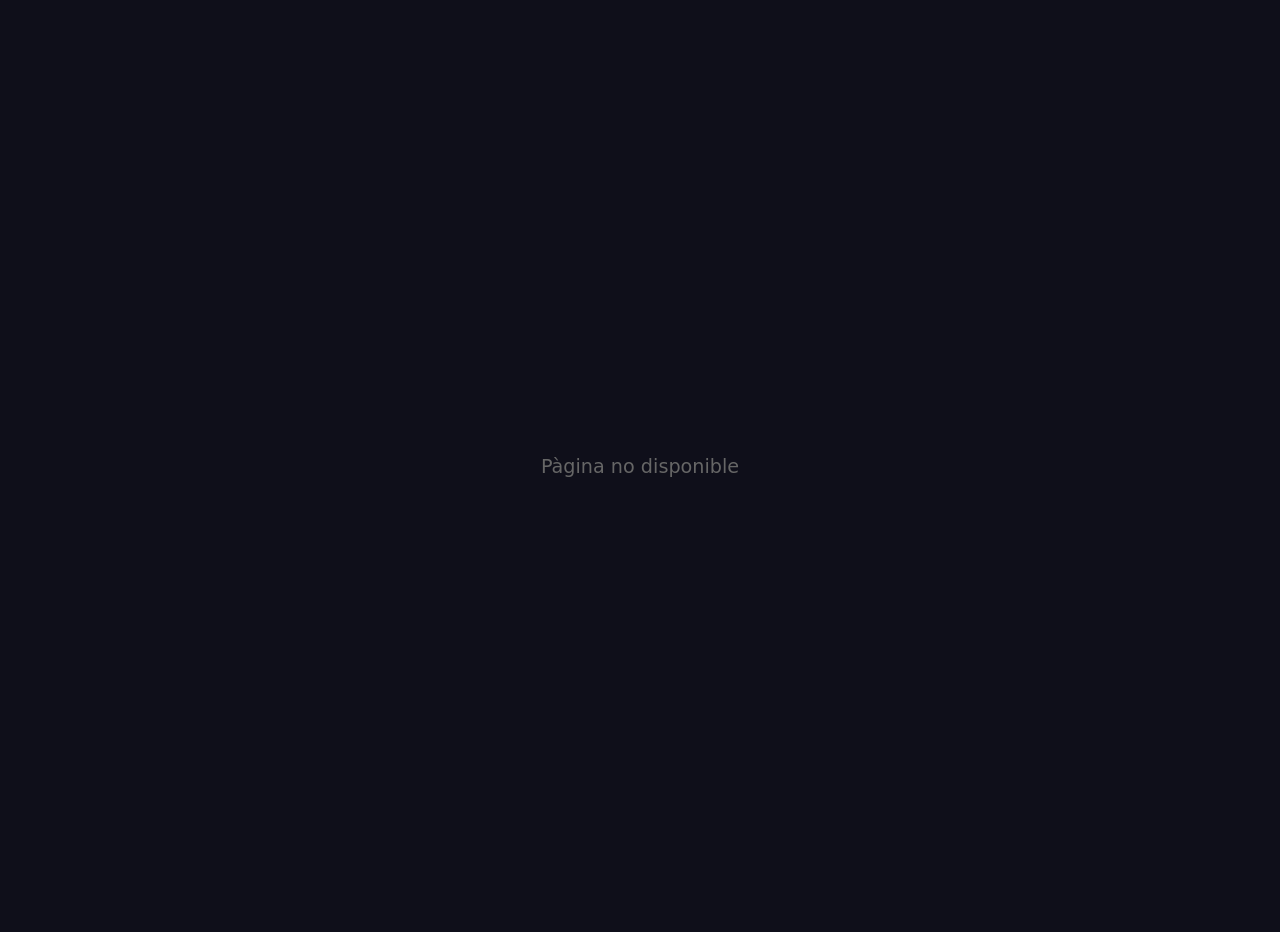
==== commit f0e166ed: "Add early_access gate to restrict public access" ====
--- a/index.html
+++ b/index.html
@@ -295,9 +295,15 @@
     });
   }
 
-  // Detect admin mode via ?secret=cuqui
+  // Detect admin mode via ?secret=cuquis
   const params = new URLSearchParams(window.location.search);
   const isAdmin = params.get("secret") === "cuquis";
+
+  // Early access gate — remove this block after the wedding
+  if (!isAdmin && !params.has("early_access")) {
+    document.body.innerHTML = '<div style="display:flex;align-items:center;justify-content:center;min-height:100vh;color:#666;font-family:system-ui;text-align:center;padding:20px;"><p style="font-size:1.2em;">Pàgina no disponible</p></div>';
+    throw new Error("early_access required");
+  }
   if (isAdmin) {
     document.body.classList.add("admin-mode");
     try {
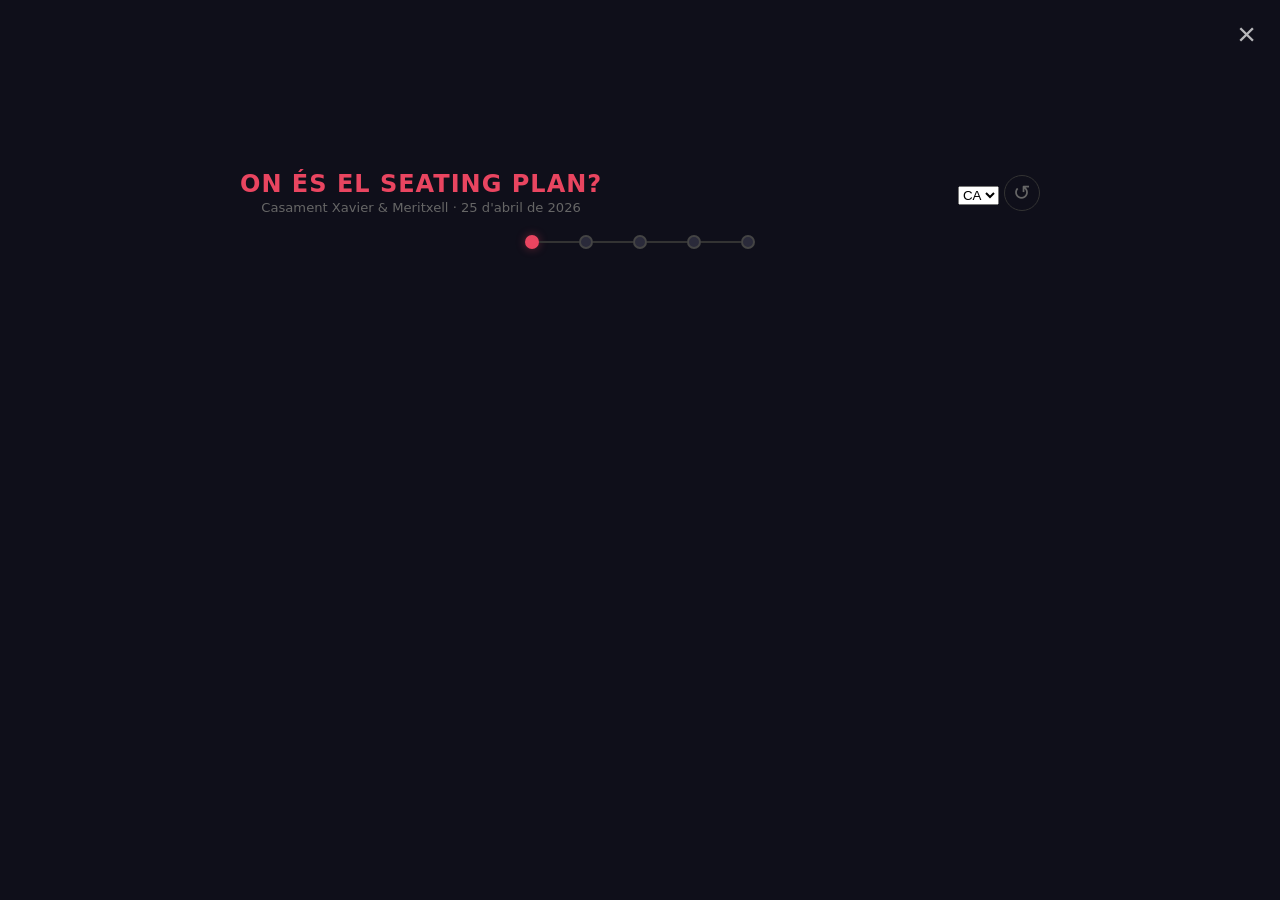
==== commit aa811dea: "Add favicon with mascotes photo for browser tab and iOS home screen" ====
--- a/index.html
+++ b/index.html
@@ -5,10 +5,26 @@
 <meta name="viewport" content="width=device-width, initial-scale=1.0, maximum-scale=1.0, user-scalable=no">
 <title>On és el seating plan? — Casament Xavier & Meritxell</title>
 <link rel="stylesheet" href="css/styles.css">
+<link rel="apple-touch-icon" href="img/favicon.png">
+<link rel="icon" type="image/png" href="img/favicon.png">
 </head>
 <body>
 
-<div class="admin-banner">MODE ORGANITZADORS</div>
+<div class="admin-banner" data-i18n="adminBanner">MODE ORGANITZADORS</div>
+
+<!-- Lightbox (desktop) -->
+<div class="lightbox-overlay" id="lightbox">
+  <button class="lightbox-close" id="lightbox-close">&times;</button>
+  <img id="lightbox-img" src="" alt="">
+</div>
+
+<!-- Video modal -->
+<div class="video-overlay" id="video-overlay">
+  <button class="lightbox-close" id="video-close">&times;</button>
+  <div class="video-container">
+    <iframe id="video-iframe" src="" frameborder="0" allow="accelerometer; autoplay; encrypted-media; gyroscope; picture-in-picture" allowfullscreen></iframe>
+  </div>
+</div>
 
 <!-- Custom Modal -->
 <div class="modal-overlay" id="modal-overlay">
@@ -21,13 +37,19 @@
   </div>
 </div>
 
-<!-- Top bar: title + reset -->
+<!-- Top bar: title + lang + reset -->
 <div class="top-bar">
   <div>
-    <h1>ON ÉS EL SEATING PLAN?</h1>
-    <p class="subtitle">Casament Xavier & Meritxell · 25 d'abril de 2026</p>
-  </div>
-  <button class="btn-reset" onclick="showResetModal()" title="Tornar a començar">↺</button>
+    <h1 data-i18n="title">ON ÉS EL SEATING PLAN?</h1>
+    <p class="subtitle" data-i18n="subtitle">Casament Xavier & Meritxell · 25 d'abril de 2026</p>
+  </div>
+  <div class="top-bar-buttons">
+    <select class="lang-select" id="lang-select" title="Idioma">
+      <option value="ca">CA</option>
+      <option value="es">ES</option>
+    </select>
+    <button class="btn-reset" onclick="showResetModal()" title="Tornar a començar">↺</button>
+  </div>
 </div>
 
 <!-- Progress dots -->
@@ -48,12 +70,14 @@
 <!-- ============================================================ -->
 <section class="game-section" id="step-0">
   <div class="mascots">
-    <!-- Placeholder: substituir per iframe YouTube quan hi hagi vídeo -->
-    <!-- <iframe width="100%" height="315" src="https://www.youtube.com/embed/VIDEO_ID" frameborder="0" allowfullscreen></iframe> -->
-    <img src="img/mascotes.jpg" alt="Els sospitosos" class="mascots-photo">
+    <a href="#" onclick="openVideo(); return false;" class="mascots-link">
+      <img src="img/mascotes-sm.jpg" srcset="img/mascotes-sm.jpg 427w, img/mascotes-lg.jpg 800w" sizes="(min-width: 768px) 340px, 90vw" alt="Els sospitosos" class="mascots-photo">
+      <div class="play-overlay">▶</div>
+    </a>
     <p class="mascots-caption"><b>Mel</b> 🦮 · <b>Bruna</b> 🐱 · <b>Brutus</b> 🐶</p>
   </div>
 
+  <a href="#" onclick="openVideo(); return false;" class="btn-video" data-i18n="btnVideo">Veure vídeo ▶</a>
   <button class="btn-continue" onclick="goToStep(1)">Continuar →</button>
 </section>
 
@@ -65,9 +89,9 @@
 <!-- ============================================================ -->
 <section class="game-section" id="step-1">
   <div class="section-header">
-    <h2>Resoleu els mots encreuats</h2>
-  </div>
-  <p class="section-intro">Fixeu-vos bé en tots els detalls.</p>
+    <h2 data-i18n="crosswordTitle">Resoleu els mots encreuats</h2>
+  </div>
+  <p class="section-intro" data-i18n="crosswordIntro">Fixeu-vos bé en tots els detalls.</p>
 
   <div class="controls admin-only">
     <button class="btn" id="btn-toggle-solution" onclick="toggleSolution()">Veure com a jugador</button>
@@ -78,9 +102,9 @@
   </div>
 
   <div class="legend">
-    <div class="legend-item"><div class="legend-swatch green"></div><span>Verd<span class="admin-only" style="display:inline"> (Mel) = 3</span></span></div>
-    <div class="legend-item"><div class="legend-swatch blue"></div><span>Blau<span class="admin-only" style="display:inline"> (Bruna) = 9</span></span></div>
-    <div class="legend-item"><div class="legend-swatch red"></div><span>Vermell<span class="admin-only" style="display:inline"> (Brutus) = 8</span></span></div>
+    <div class="legend-item"><div class="legend-swatch green"></div><span data-i18n="legendGreen">Verd</span><span class="admin-only" style="display:inline"> (Mel) = 3</span></div>
+    <div class="legend-item"><div class="legend-swatch blue"></div><span data-i18n="legendBlue">Blau</span><span class="admin-only" style="display:inline"> (Bruna) = 9</span></div>
+    <div class="legend-item"><div class="legend-swatch red"></div><span data-i18n="legendRed">Vermell</span><span class="admin-only" style="display:inline"> (Brutus) = 8</span></div>
   </div>
 
   <div class="clues-section" id="clues-container"></div>
@@ -96,23 +120,23 @@
 <!-- ============================================================ -->
 <section class="game-section" id="step-2">
   <div class="section-header">
-    <h2>Càmeres de seguretat</h2>
-  </div>
-  <p class="section-intro">Les càmeres del recinte han captat moviment sospitós la nit del 24 d'abril...</p>
+    <h2 data-i18n="camerasTitle">Càmeres de seguretat</h2>
+  </div>
+  <p class="section-intro" data-i18n="camerasIntro">Les càmeres del recinte han captat moviment sospitós la nit del 24 d'abril...</p>
 
   <div class="cameras-grid">
     <!-- UI order SHUFFLED — NO cronològic! -->
     <div class="camera-card">
-      <img src="img/cam-bruna.jpg" alt="Càmera de seguretat" class="camera-img">
+      <img src="img/cam-bruna-sm.jpg" srcset="img/cam-bruna-sm.jpg 640w, img/cam-bruna-lg.jpg 1200w" sizes="(min-width: 768px) 340px, 90vw" alt="Càmera de seguretat" class="camera-img">
     </div>
     <div class="camera-card">
-      <img src="img/cam-brutus.jpg" alt="Càmera de seguretat" class="camera-img">
+      <img src="img/cam-brutus-sm.jpg" srcset="img/cam-brutus-sm.jpg 640w, img/cam-brutus-lg.jpg 1200w" sizes="(min-width: 768px) 340px, 90vw" alt="Càmera de seguretat" class="camera-img">
     </div>
     <div class="camera-card">
-      <img src="img/cam-numero5.jpg" alt="Càmera de seguretat" class="camera-img">
+      <img src="img/cam-numero5-sm.jpg" srcset="img/cam-numero5-sm.jpg 640w, img/cam-numero5-lg.jpg 1200w" sizes="(min-width: 768px) 340px, 90vw" alt="Càmera de seguretat" class="camera-img">
     </div>
     <div class="camera-card">
-      <img src="img/cam-mel.jpg" alt="Càmera de seguretat" class="camera-img">
+      <img src="img/cam-mel-sm.jpg" srcset="img/cam-mel-sm.jpg 640w, img/cam-mel-lg.jpg 1200w" sizes="(min-width: 768px) 340px, 90vw" alt="Càmera de seguretat" class="camera-img">
     </div>
   </div>
 
@@ -123,9 +147,7 @@
     22:37 → número <span style="color:#e9a945">5</span> visible a la foto = <b>5</b><br>
     22:51 → petjades <span style="color:#4caf50">Mel 🦮 (verd)</span> = <b>3</b><br>
     23:12 → petjades <span style="color:#42a5f5">Bruna 🐱 (blau)</span> = <b>9</b><br><br>
-    <b>Codi final: 8 - 5 - 3 - 9</b><br><br>
-    📸 PENDENT: Substituir placeholders per fotos reals amb petjades de cada mascota<br>
-    i una foto on es vegi el número 5 (a la paret, terra, porta, etc.)
+    <b>Codi final: 8 - 5 - 3 - 9</b>
   </p>
 
   <button class="btn-continue" onclick="goToStep(3)">Continuar →</button>
@@ -140,23 +162,22 @@
 <section class="game-section" id="step-3">
   <div class="step-3-content" id="step-3-content">
     <div class="section-header">
-      <h2>L'últim pas</h2>
-    </div>
-
-    <div class="camera-card camera-card-final">
-      <div class="camera-img-placeholder camera-final">🔒📷</div>
-      <div class="camera-timestamp">24/04/2026 — 23:55</div>
+      <h2 data-i18n="lastStepTitle">L'últim pas</h2>
+    </div>
+
+    <div class="camera-card" style="max-width:320px;width:100%;">
+      <img src="img/cam-final-sm.jpg" srcset="img/cam-final-sm.jpg 640w, img/cam-final-lg.jpg 1200w" sizes="320px" alt="L'últim pas" class="camera-img">
     </div>
 
     <div class="code-input-section" id="code-input-section">
-      <p class="code-input-label">Introduïu el codi:</p>
+      <p class="code-input-label" data-i18n="codeLabel">Introduïu el codi:</p>
       <div class="code-input-boxes">
         <input type="number" class="code-box" id="code-0" min="0" max="9" maxlength="1" inputmode="numeric" pattern="[0-9]*">
         <input type="number" class="code-box" id="code-1" min="0" max="9" maxlength="1" inputmode="numeric" pattern="[0-9]*">
         <input type="number" class="code-box" id="code-2" min="0" max="9" maxlength="1" inputmode="numeric" pattern="[0-9]*">
         <input type="number" class="code-box" id="code-3" min="0" max="9" maxlength="1" inputmode="numeric" pattern="[0-9]*">
       </div>
-      <button class="btn-continue" id="btn-check-code" onclick="checkCode()">Obrir 🔓</button>
+      <button class="btn-continue" id="btn-check-code" onclick="checkCode()" data-i18n="codeBtn">Obrir 🔓</button>
       <p class="code-attempts" id="code-attempts"></p>
       <p class="code-error" id="code-error"></p>
     </div>
@@ -165,14 +186,13 @@
   <!-- Lockout screen -->
   <div class="lockout-screen" id="lockout-screen" style="display:none;">
     <div class="lockout-icon">🚨</div>
-    <h2 class="lockout-title">Alarma activada!</h2>
-    <p class="lockout-text">Heu superat els 3 intents permesos.<br>El sistema de seguretat s'ha activat i ha reiniciat totes les proves.</p>
-    <button class="btn-continue" onclick="hardReset()">Tornar a començar</button>
+    <h2 class="lockout-title" data-i18n="lockoutTitle">Alarma activada!</h2>
+    <p class="lockout-text" data-i18n-html="lockoutText">Heu superat els 3 intents permesos.<br>El sistema de seguretat s'ha activat i ha reiniciat totes les proves.</p>
+    <button class="btn-continue" onclick="hardReset()" data-i18n="lockoutBtn">Tornar a començar</button>
   </div>
 
   <p class="admin-only" style="margin-top:12px; font-size:0.82em; color:#888; text-align:center;">
-    ⚠️ ADMIN: Foto estil càmera de seguretat del lloc on s'amaga l'objecte amb el cadenat de 4 xifres (<b>8-5-3-9</b>).<br>
-    📸 PENDENT: Fer la foto del lloc real i substituir el placeholder.
+    ⚠️ ADMIN: Els sospitosos custodiant el maletí que conté la clau per recuperar el seating plan. Codi: <b>8-5-3-9</b>
   </p>
 </section>
 
@@ -185,10 +205,12 @@
 <section class="game-section" id="step-4">
   <div class="victory-screen">
     <div class="victory-icon">🎉</div>
-    <h2 class="victory-title">Esteu a punt de recuperar el seating plan!!</h2>
-    <p class="victory-subtitle" style="font-size:1.1em;">Aneu cap als nuvis i tots junts, a la de 3, crideu ben fort:</p>
+    <h2 class="victory-title" data-i18n="victoryTitle">Esteu a punt de recuperar el seating plan!!</h2>
+    <p class="victory-subtitle" style="font-size:1.1em;" data-i18n="victorySubtitle">Aneu cap als nuvis i tots junts, a la de 3, crideu ben fort:</p>
     <div class="secret-word">CUQUIS</div>
-    <p class="victory-footer">Gràcies per jugar! ❤️💍</p>
+    <img src="img/nuvis-final-sm.jpg" srcset="img/nuvis-final-sm.jpg 640w, img/nuvis-final-lg.jpg 1200w" sizes="(min-width: 768px) 450px, 80vw" alt="Els nuvis" class="mascots-photo" style="margin:14px auto 0;display:block;max-width:340px;">
+    <style>@media(min-width:768px){.victory-screen .mascots-photo{max-width:450px!important;}}</style>
+    <p class="victory-footer" data-i18n-html="victoryFooter">Gràcies per jugar! ❤️💍</p>
   </div>
 </section>
 
@@ -246,6 +268,7 @@
   </div>
 </div>
 
+<script src="js/i18n.js"></script>
 <script src="js/data.js"></script>
 <script src="js/render.js"></script>
 <script>
@@ -255,18 +278,20 @@
   const SECRET_CODE = [8, 5, 3, 9];
   const MAX_ATTEMPTS = 3;
 
-  // Confirmation messages when advancing sections
-  const STEP_CONFIRM_MESSAGES = {
-    1: "Ja heu vist el vídeo que us han deixat els sospitosos?",
-    2: "Heu acabat els mots encreuats i sabeu què amaguen les caselles de color?",
-    3: "Us heu fixat bé en tots els detalls de les càmeres? Ja sabeu què mostren?",
-  };
-
-  // Messages shown between failed code attempts
-  const FAIL_HINT_MESSAGES = [
-    "Codi incorrecte! Segur que heu revisat bé les caselles de color i les càmeres de seguretat?",
-    "Codi incorrecte! Últim intent... Potser hauríeu de tornar a repassar les pistes anteriors.",
-  ];
+  // --- Apply language to all data-i18n elements ---
+  function applyLang() {
+    document.querySelectorAll("[data-i18n]").forEach(el => {
+      el.textContent = t(el.dataset.i18n);
+    });
+    document.querySelectorAll("[data-i18n-html]").forEach(el => {
+      el.innerHTML = t(el.dataset.i18nHtml);
+    });
+    document.querySelectorAll(".btn-continue:not([data-i18n])").forEach(b => {
+      if (!b.id) b.textContent = t("btnContinue");
+    });
+    document.getElementById("lang-select").value = getLang();
+    document.documentElement.lang = getLang();
+  }
 
   // --- Custom Modal ---
   const modalOverlay = document.getElementById("modal-overlay");
@@ -277,8 +302,8 @@
   function showModal(text, confirmLabel, cancelLabel) {
     return new Promise(resolve => {
       modalText.textContent = text;
-      modalConfirm.textContent = confirmLabel || "Endavant!";
-      modalCancel.textContent = cancelLabel || "Encara no";
+      modalConfirm.textContent = confirmLabel || t("modalConfirm");
+      modalCancel.textContent = cancelLabel || t("modalCancel");
       modalCancel.style.display = cancelLabel === null ? "none" : "inline-block";
       modalOverlay.classList.add("visible");
 
@@ -301,7 +326,7 @@
 
   // Early access gate — remove this block after the wedding
   if (!isAdmin && !params.has("early_access")) {
-    document.body.innerHTML = '<div style="display:flex;align-items:center;justify-content:center;min-height:100vh;color:#666;font-family:system-ui;text-align:center;padding:20px;"><p style="font-size:1.2em;">Pàgina no disponible</p></div>';
+    document.body.innerHTML = '<div style="display:flex;align-items:center;justify-content:center;min-height:100vh;color:#666;font-family:system-ui;text-align:center;padding:20px;"><p style="font-size:1.2em;">' + t("pageUnavailable") + '</p></div>';
     throw new Error("early_access required");
   }
   if (isAdmin) {
@@ -325,6 +350,8 @@
   viewStep = maxStep;
 
   function updateUI() {
+    applyLang();
+
     if (isAdmin) {
       document.getElementById("progress-bar").style.display = "none";
       for (let i = 0; i < TOTAL_STEPS; i++) {
@@ -358,13 +385,14 @@
     const isLockout = viewStep === 3 && attempts >= MAX_ATTEMPTS;
 
     document.querySelector(".btn-reset").style.display = isLockout ? "none" : "";
+    document.getElementById("lang-select").style.display = isLockout ? "none" : "";
     document.getElementById("progress-bar").style.display = (viewStep === 4 || isLockout) ? "none" : "flex";
 
     // Show remaining attempts
     const attemptsEl = document.getElementById("code-attempts");
     if (attemptsEl && viewStep === 3 && attempts > 0 && attempts < MAX_ATTEMPTS) {
       const remaining = MAX_ATTEMPTS - attempts;
-      attemptsEl.textContent = `Intents restants: ${remaining}`;
+      attemptsEl.textContent = t("codeAttemptsLeft")(remaining);
       attemptsEl.className = remaining === 1 ? "code-attempts warning" : "code-attempts";
     } else if (attemptsEl) {
       attemptsEl.textContent = "";
@@ -380,9 +408,9 @@
   async function goToStep(step) {
     if (step < 0 || step >= TOTAL_STEPS) return;
 
-    // Player mode: custom modal before advancing to a NEW step
-    if (!isAdmin && step > maxStep && STEP_CONFIRM_MESSAGES[step]) {
-      const ok = await showModal(STEP_CONFIRM_MESSAGES[step]);
+    const stepConfirms = { 1: "confirmStep1", 2: "confirmStep2", 3: "confirmStep3" };
+    if (!isAdmin && step > maxStep && stepConfirms[step]) {
+      const ok = await showModal(t(stepConfirms[step]));
       if (!ok) return;
     }
 
@@ -416,9 +444,15 @@
   }
 
   async function showResetModal() {
-    const ok = await showModal("Segur que voleu tornar a començar?", "Sí, reiniciar", "Cancel·lar");
+    const ok = await showModal(t("confirmReset"), t("modalResetConfirm"), t("modalResetCancel"));
     if (ok) hardReset();
   }
+
+  // --- Language selector ---
+  document.getElementById("lang-select").addEventListener("change", (e) => {
+    setLang(e.target.value);
+    updateUI();
+  });
 
   // --- Code input ---
   const codeBoxes = [0,1,2,3].map(i => document.getElementById(`code-${i}`));
@@ -442,7 +476,7 @@
     const errorEl = document.getElementById("code-error");
 
     if (entered.some(isNaN)) {
-      errorEl.textContent = "Introduïu les 4 xifres!";
+      errorEl.textContent = t("codeMissing");
       errorEl.className = "code-error error";
       return;
     }
@@ -459,7 +493,7 @@
       if (attempts >= MAX_ATTEMPTS) {
         updateUI();
       } else {
-        const msg = FAIL_HINT_MESSAGES[attempts - 1] || "Codi incorrecte!";
+        const msg = attempts === 1 ? t("failHint1") : t("failHint2");
         errorEl.textContent = msg;
         errorEl.className = attempts === MAX_ATTEMPTS - 1 ? "code-error error shake warning" : "code-error error shake";
         setTimeout(() => errorEl.classList.remove("shake"), 500);
@@ -483,7 +517,7 @@
 
     const toggleBtn = document.getElementById("btn-toggle-solution");
     if (toggleBtn) {
-      toggleBtn.textContent = showFull ? "Veure com a jugador" : "Veure solució";
+      toggleBtn.textContent = showFull ? t("btnToggleSolution") : t("btnToggleSolutionAlt");
     }
   }
 
@@ -499,6 +533,48 @@
     });
   }
 
+  // --- Lightbox (desktop only) ---
+  const lightbox = document.getElementById("lightbox");
+  const lightboxImg = document.getElementById("lightbox-img");
+  const lightboxClose = document.getElementById("lightbox-close");
+  const isDesktop = window.matchMedia("(min-width: 768px)");
+
+  document.querySelectorAll(".camera-card .camera-img").forEach(img => {
+    img.addEventListener("click", () => {
+      if (!isDesktop.matches) return;
+      lightboxImg.src = img.src.replace("-sm.", "-lg.");
+      lightbox.classList.add("visible");
+    });
+  });
+  lightboxClose.addEventListener("click", () => lightbox.classList.remove("visible"));
+  lightbox.addEventListener("click", (e) => {
+    if (e.target === lightbox) lightbox.classList.remove("visible");
+  });
+
+  // --- Video modal ---
+  const YOUTUBE_ID = "K7UvV5XOBp0";
+  const videoOverlay = document.getElementById("video-overlay");
+  const videoIframe = document.getElementById("video-iframe");
+  const videoClose = document.getElementById("video-close");
+
+  function openVideo() {
+    if (!isDesktop.matches) {
+      // Mobile: open YouTube directly (opens app if installed)
+      window.open(`https://youtu.be/${YOUTUBE_ID}`, "_blank");
+      return;
+    }
+    videoIframe.src = `https://www.youtube.com/embed/${YOUTUBE_ID}?autoplay=1&rel=0`;
+    videoOverlay.classList.add("visible");
+  }
+  function closeVideo() {
+    videoOverlay.classList.remove("visible");
+    videoIframe.src = "";
+  }
+  videoClose.addEventListener("click", closeVideo);
+  videoOverlay.addEventListener("click", (e) => {
+    if (e.target === videoOverlay) closeVideo();
+  });
+
   // Init
   updateUI();
 </script>
--- a/css/styles.css
+++ b/css/styles.css
@@ -513,11 +513,11 @@
 /* ---- VICTORY SCREEN (Section 5) ---- */
 .victory-screen {
   text-align: center;
-  padding: 30px 15px;
+  padding: 15px 15px;
 }
 .victory-icon {
-  font-size: 3.5em;
-  margin-bottom: 12px;
+  font-size: 1.5em;
+  margin-bottom: 6px;
 }
 .victory-title {
   color: #4caf50;
@@ -527,7 +527,7 @@
 .victory-subtitle {
   color: #999;
   font-size: 0.9em;
-  margin-bottom: 20px;
+  margin-bottom: 12px;
 }
 .secret-word {
   display: inline-block;
@@ -545,7 +545,7 @@
 .victory-footer {
   color: #666;
   font-size: 0.85em;
-  margin-top: 20px;
+  margin-top: 10px;
 }
 
 /* ---- LOCKOUT SCREEN ---- */
@@ -689,8 +689,85 @@
 }
 .org-detail b { color: #ddd; }
 
+/* ---- LIGHTBOX (desktop only) ---- */
+.lightbox-overlay {
+  display: none;
+  position: fixed;
+  inset: 0;
+  background: rgba(0,0,0,0.85);
+  z-index: 2000;
+  justify-content: center;
+  align-items: center;
+  padding: 20px;
+  -webkit-backdrop-filter: blur(6px);
+  backdrop-filter: blur(6px);
+  cursor: zoom-out;
+}
+.lightbox-overlay.visible { display: flex; }
+.lightbox-overlay img {
+  max-width: 90vw;
+  max-height: 90vh;
+  border-radius: 8px;
+  box-shadow: 0 0 40px rgba(0,0,0,0.6);
+}
+.lightbox-close {
+  position: fixed;
+  top: 18px;
+  right: 24px;
+  background: none;
+  border: none;
+  color: #fff;
+  font-size: 2em;
+  cursor: pointer;
+  z-index: 2001;
+  line-height: 1;
+  opacity: 0.7;
+  transition: opacity 0.2s;
+}
+.lightbox-close:hover { opacity: 1; }
+
+/* ---- BRIEFCASE PLACEHOLDER (Section 4) ---- */
+.briefcase-placeholder {
+  width: 100%;
+  max-width: 320px;
+  aspect-ratio: 4/3;
+  background: linear-gradient(145deg, #1a1a2e 0%, #0f0f1a 100%);
+  border: 2px solid #333;
+  border-radius: 12px;
+  display: flex;
+  flex-direction: column;
+  align-items: center;
+  justify-content: center;
+  gap: 10px;
+  position: relative;
+  box-shadow: 0 4px 20px rgba(0,0,0,0.4);
+}
+.briefcase-icon { font-size: 3.5em; }
+.briefcase-mascots {
+  font-size: 1.4em;
+  letter-spacing: 6px;
+}
+.briefcase-label {
+  font-size: 0.75em;
+  color: #666;
+  font-family: 'Courier New', monospace;
+  letter-spacing: 1px;
+}
+.briefcase-lock {
+  position: absolute;
+  bottom: 12px;
+  font-size: 1.8em;
+}
+
 /* ---- DESKTOP (wider screens) ---- */
 @media (min-width: 768px) {
+  .cameras-grid {
+    display: grid;
+    grid-template-columns: repeat(2, 1fr);
+    max-width: 700px;
+    gap: 16px;
+  }
+  .camera-card { cursor: zoom-in; }
   .cell {
     width: 30px;
     height: 30px;
@@ -700,14 +777,6 @@
     font-size: 7px;
     top: 1px;
     left: 2px;
-  }
-  .cameras-grid {
-    display: grid;
-    grid-template-columns: repeat(2, 1fr);
-    max-width: 500px;
-  }
-  .camera-timestamp {
-    font-size: 0.7em;
   }
   .progress-line {
     width: 40px;
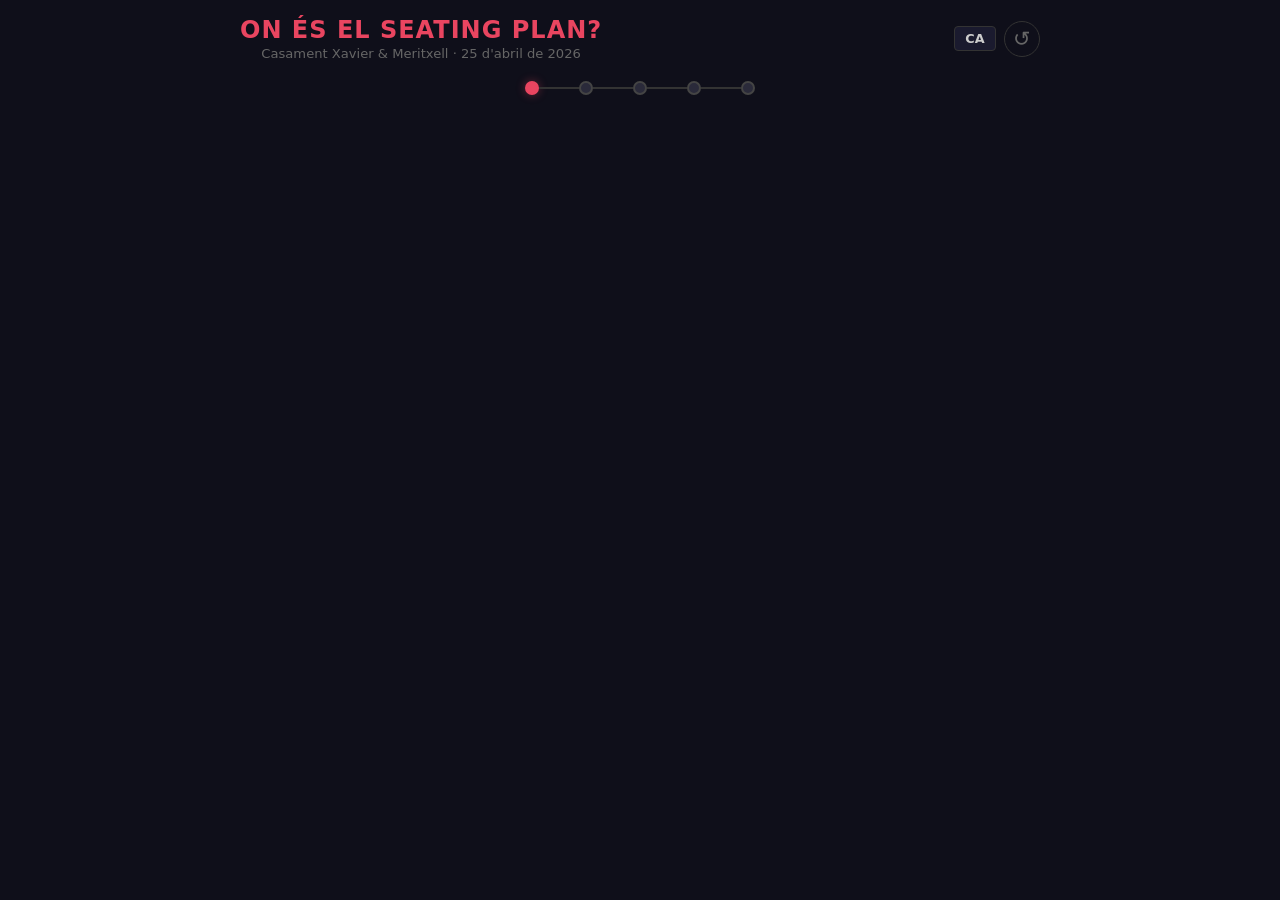
==== commit ef2e3a21: "fix: show YouTube embed inline on mobile instead of opening new tab" ====
--- a/index.html
+++ b/index.html
@@ -558,11 +558,6 @@
   const videoClose = document.getElementById("video-close");
 
   function openVideo() {
-    if (!isDesktop.matches) {
-      // Mobile: open YouTube directly (opens app if installed)
-      window.open(`https://youtu.be/${YOUTUBE_ID}`, "_blank");
-      return;
-    }
     videoIframe.src = `https://www.youtube.com/embed/${YOUTUBE_ID}?autoplay=1&rel=0`;
     videoOverlay.classList.add("visible");
   }
--- a/css/styles.css
+++ b/css/styles.css
@@ -34,6 +34,28 @@
   align-items: center;
   margin-bottom: 10px;
 }
+.top-bar-buttons {
+  display: flex;
+  align-items: center;
+  gap: 8px;
+  flex-shrink: 0;
+}
+.lang-select {
+  background: #1a1a2e;
+  color: #ccc;
+  border: 1px solid #333;
+  border-radius: 4px;
+  padding: 4px 6px;
+  font-size: 0.8em;
+  font-family: inherit;
+  font-weight: 600;
+  cursor: pointer;
+  -webkit-appearance: none;
+  appearance: none;
+  text-align: center;
+  width: 42px;
+}
+.lang-select:focus { outline: none; border-color: #e94560; }
 .btn-reset {
   background: none;
   border: 1px solid #333;
@@ -108,6 +130,77 @@
 @keyframes fadeIn {
   from { opacity: 0; transform: translateY(15px); }
   to { opacity: 1; transform: translateY(0); }
+}
+
+/* ---- VIDEO MODAL ---- */
+.video-overlay {
+  display: none;
+  position: fixed;
+  inset: 0;
+  background: rgba(0,0,0,0.95);
+  z-index: 2000;
+  justify-content: center;
+  align-items: center;
+  padding: 10px;
+}
+.video-overlay.visible { display: flex; }
+.video-container {
+  width: 100%;
+  max-width: 1200px;
+  aspect-ratio: 16/9;
+}
+.video-container iframe {
+  width: 100%;
+  height: 100%;
+  border-radius: 8px;
+}
+
+/* ---- VIDEO BUTTON ---- */
+.btn-video {
+  display: inline-block;
+  margin-top: 20px;
+  padding: 12px 36px;
+  background: #6c5ce7;
+  border: none;
+  color: white;
+  border-radius: 6px;
+  cursor: pointer;
+  font-family: inherit;
+  font-size: 1em;
+  font-weight: 600;
+  letter-spacing: 0.5px;
+  text-decoration: none;
+  transition: background 0.2s, transform 0.1s;
+  -webkit-tap-highlight-color: transparent;
+}
+.btn-video:hover, .btn-video:active {
+  background: #5a4bd1;
+}
+
+/* ---- MASCOTS PLAY OVERLAY ---- */
+.mascots-link {
+  position: relative;
+  display: inline-block;
+}
+.play-overlay {
+  position: absolute;
+  inset: 0;
+  display: flex;
+  align-items: center;
+  justify-content: center;
+  font-size: 3em;
+  color: rgba(255,255,255,0.85);
+  background: rgba(0,0,0,0.25);
+  border-radius: 12px;
+  opacity: 0;
+  transition: opacity 0.2s;
+  pointer-events: none;
+}
+.mascots-link:hover .play-overlay { opacity: 1; }
+
+@media (max-width: 767px) {
+  .mascots-link { pointer-events: none; }
+  .play-overlay { display: none; }
 }
 
 /* ---- CONTINUE BUTTON ---- */
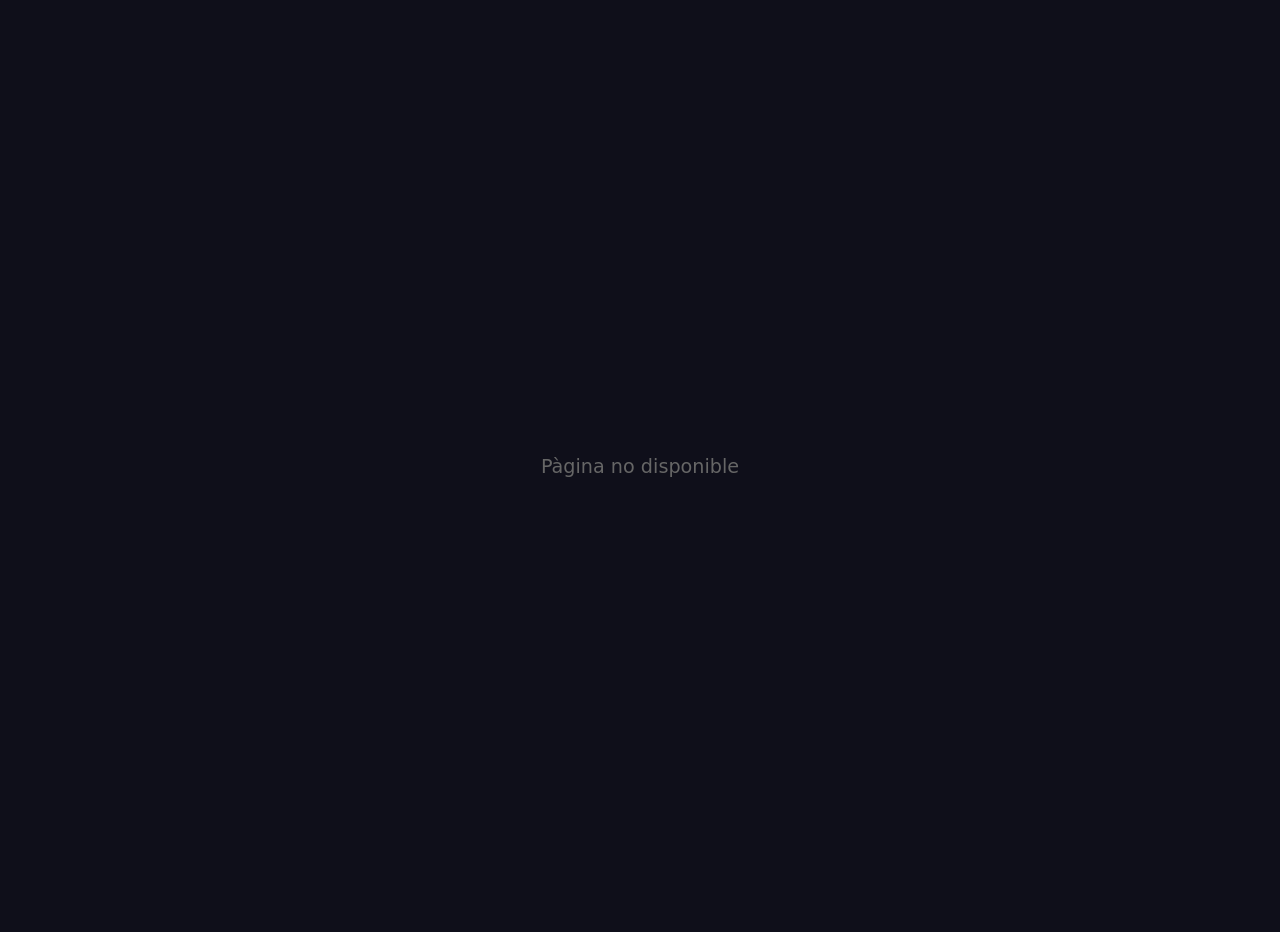
==== commit cb0a9da2: "Add audio option, update crossword intro text, and add A2 print layout - Add mp3 audio playback butt" ====
--- a/index.html
+++ b/index.html
@@ -78,6 +78,8 @@
   </div>
 
   <a href="#" onclick="openVideo(); return false;" class="btn-video" data-i18n="btnVideo">Veure vídeo ▶</a>
+  <a href="#" onclick="toggleAudio(); return false;" class="btn-video btn-audio" id="btn-audio" data-i18n="btnAudio">Escoltar àudio 🔊</a>
+  <audio id="audio-player" src="audio/bruna-brutus-mel.mp3" preload="none"></audio>
   <button class="btn-continue" onclick="goToStep(1)">Continuar →</button>
 </section>
 
@@ -91,7 +93,7 @@
   <div class="section-header">
     <h2 data-i18n="crosswordTitle">Resoleu els mots encreuats</h2>
   </div>
-  <p class="section-intro" data-i18n="crosswordIntro">Fixeu-vos bé en tots els detalls.</p>
+  <p class="section-intro" data-i18n-html="crosswordIntro">Fixeu-vos bé en tots els detalls. Teniu els mots encreuats en format físic per facilitar-vos la feina. Si us encalleu, premeu 🔍 al costat de cada definició per obtenir una pista.</p>
 
   <div class="controls admin-only">
     <button class="btn" id="btn-toggle-solution" onclick="toggleSolution()">Veure com a jugador</button>
@@ -565,6 +567,22 @@
     videoOverlay.classList.remove("visible");
     videoIframe.src = "";
   }
+
+  // --- Audio player ---
+  const audioPlayer = document.getElementById("audio-player");
+  const btnAudio = document.getElementById("btn-audio");
+  function toggleAudio() {
+    if (audioPlayer.paused) {
+      audioPlayer.play();
+      btnAudio.classList.add("playing");
+    } else {
+      audioPlayer.pause();
+      btnAudio.classList.remove("playing");
+    }
+  }
+  audioPlayer.addEventListener("ended", () => {
+    btnAudio.classList.remove("playing");
+  });
   videoClose.addEventListener("click", closeVideo);
   videoOverlay.addEventListener("click", (e) => {
     if (e.target === videoOverlay) closeVideo();
--- a/css/styles.css
+++ b/css/styles.css
@@ -175,6 +175,18 @@
 }
 .btn-video:hover, .btn-video:active {
   background: #5a4bd1;
+}
+.btn-audio {
+  background: #00b894;
+}
+.btn-audio:hover, .btn-audio:active {
+  background: #00a381;
+}
+.btn-audio.playing {
+  background: #e17055;
+}
+.btn-audio.playing:hover, .btn-audio.playing:active {
+  background: #c85a42;
 }
 
 /* ---- MASCOTS PLAY OVERLAY ---- */
